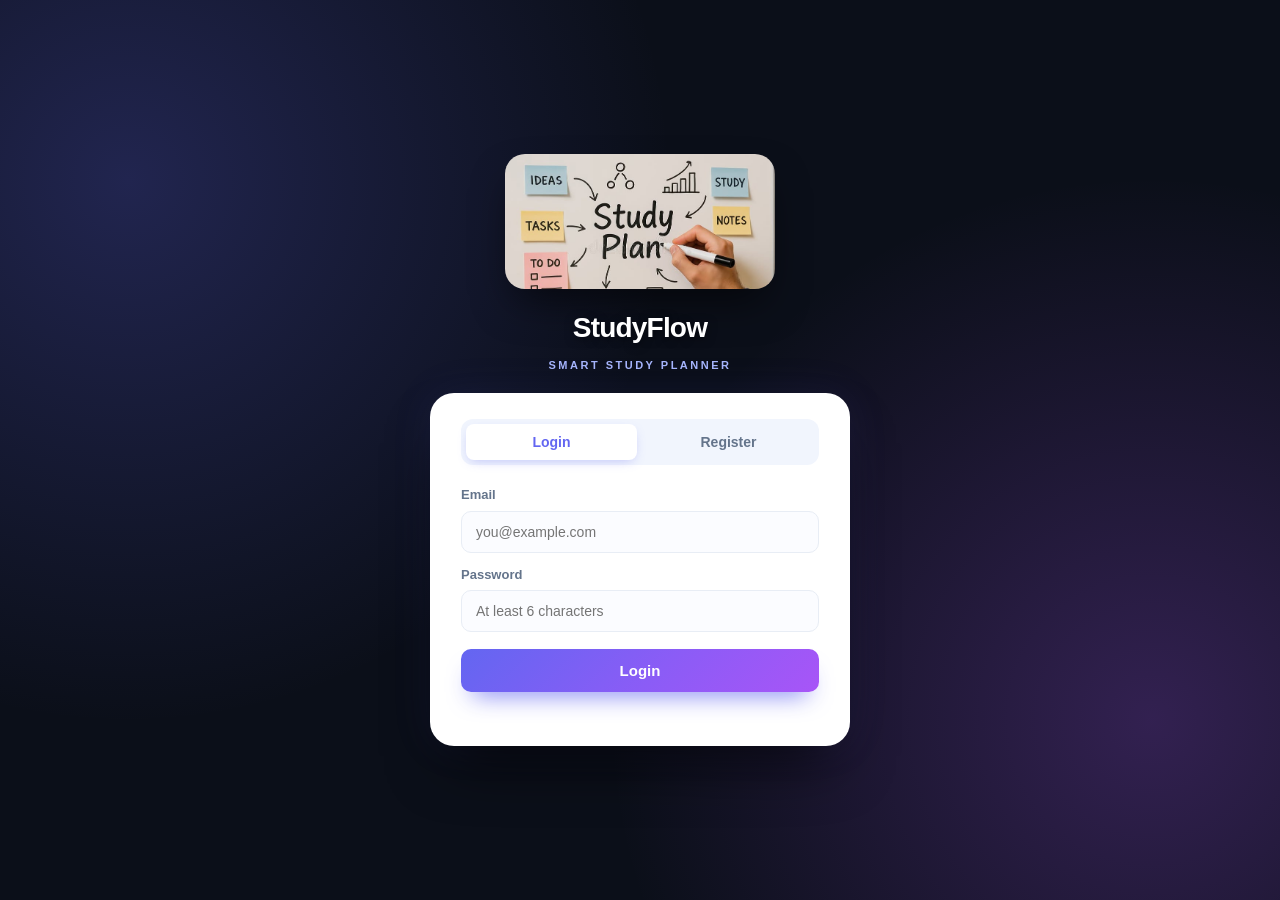
==== index.html @ f78bad12 "Add dashboard layout with HTML, CSS and JS" ====
<!DOCTYPE html>
<html lang="en">
<head>
<meta charset="UTF-8" />
<meta name="viewport" content="width=device-width, initial-scale=1.0" />
<title>StudyFlow — Smart Study Planner</title>
<link rel="stylesheet" href="style.css" />
</head>
<body>

<!-- ================= SIDEBAR ================= -->
<aside class="sidebar">
  <div class="brand">
    <div class="brand-logo">
      <img src="assets/study.jpg" alt="StudyFlow Logo" />
    </div>
    <div class="brand-text"><h1>StudyFlow</h1><span>Smart Planner</span></div>
  </div>

  <p class="nav-label">Main Menu</p>
  <nav class="nav">
    <!-- 1. Dashboard -->
    <button class="nav-item active" data-view="dashboard" data-title="Dashboard">
      <span class="icon">
        <svg viewBox="0 0 24 24" fill="none" stroke="currentColor" stroke-width="2" stroke-linecap="round" stroke-linejoin="round">
          <rect x="3" y="3" width="7" height="7" rx="2"/><rect x="14" y="3" width="7" height="7" rx="2"/>
          <rect x="3" y="14" width="7" height="7" rx="2"/><rect x="14" y="14" width="7" height="7" rx="2"/>
        </svg>
      </span><span>Dashboard</span>
    </button>

    <!-- 2. Daily Motivation -->
    <button class="nav-item" data-view="motivation" data-title="Daily Motivation">
      <span class="icon">
        <svg viewBox="0 0 24 24" fill="none" stroke="currentColor" stroke-width="2" stroke-linecap="round" stroke-linejoin="round">
          <path d="M12 2v4M12 18v4M4.93 4.93l2.83 2.83M16.24 16.24l2.83 2.83M2 12h4M18 12h4M4.93 19.07l2.83-2.83M16.24 7.76l2.83-2.83"/>
          <circle cx="12" cy="12" r="3"/>
        </svg>
      </span><span>Motivation</span>
    </button>

    <!-- 3. Timer (Pomodoro) -->
    <button class="nav-item" data-view="pomodoro" data-title="Study Timer">
      <span class="icon">
        <svg viewBox="0 0 24 24" fill="none" stroke="currentColor" stroke-width="2" stroke-linecap="round" stroke-linejoin="round">
          <circle cx="12" cy="13" r="8"/><path d="M12 9v4l2.5 2"/><path d="M9 2h6"/>
        </svg>
      </span><span>Timer</span>
    </button>

    <!-- 4. Daily Study Checklist -->
    <button class="nav-item" data-view="tasks" data-title="Daily Study Checklist">
      <span class="icon">
        <svg viewBox="0 0 24 24" fill="none" stroke="currentColor" stroke-width="2" stroke-linecap="round" stroke-linejoin="round">
          <path d="M9 11l3 3L22 4"/><path d="M21 12v7a2 2 0 0 1-2 2H5a2 2 0 0 1-2-2V5a2 2 0 0 1 2-2h11"/>
        </svg>
      </span><span>Checklist</span>
    </button>

    <!-- 5. Notes -->
    <button class="nav-item" data-view="notes" data-title="Notes">
      <span class="icon">
        <svg viewBox="0 0 24 24" fill="none" stroke="currentColor" stroke-width="2" stroke-linecap="round" stroke-linejoin="round">
          <path d="M14 2H6a2 2 0 0 0-2 2v16a2 2 0 0 0 2 2h12a2 2 0 0 0 2-2V8z"/><path d="M14 2v6h6"/><path d="M8 13h8"/><path d="M8 17h5"/>
        </svg>
      </span><span>Notes</span>
    </button>

    <!-- 6. Profile -->
    <button class="nav-item" data-view="profile" data-title="My Profile">
      <span class="icon">
        <svg viewBox="0 0 24 24" fill="none" stroke="currentColor" stroke-width="2" stroke-linecap="round" stroke-linejoin="round">
          <circle cx="12" cy="8" r="4"/><path d="M4 21c0-4 3.6-6.5 8-6.5S20 17 20 21"/>
        </svg>
      </span><span>Profile</span>
    </button>
  </nav>

  <div class="sidebar-footer"><strong>Stay focused ✨</strong><span>Small steps, big results.</span></div>
</aside>

<!-- ================= TOPBAR ================= -->
<header class="topbar">
  <div class="topbar-title"><span class="crumb">Smart Study Planner</span><h2 id="topbarTitle">Dashboard</h2></div>
</header>

<!-- ================= MAIN CONTENT ================= -->
<main class="main">
  
  <!-- 1. DASHBOARD -->
  <section class="view active" id="view-dashboard">
    <div style="margin-bottom: 22px;">
      <h3 id="welcomeHead" style="font-size: 23px; font-weight: 750; letter-spacing: -.65px; color: var(--text);">Welcome back 👋</h3>
      <p style="color: var(--muted); font-size: 14px; margin-top: 4px;">Here is a quick look at your study progress.</p>
    </div>
    
    <div class="stats-grid">
      <div class="stat-card"><div class="stat-meta"><strong id="statTotalTasks">0</strong><span>Total Tasks</span></div></div>
      <div class="stat-card"><div class="stat-meta"><strong id="statCompleted">0</strong><span>Completed</span></div></div>
      <div class="stat-card"><div class="stat-meta"><strong id="statSessions">0</strong><span>Pomodoros Today</span></div></div>
      <div class="stat-card"><div class="stat-meta"><strong id="statNotes">0</strong><span>Notes Saved</span></div></div>
    </div>
    
    <div class="card" style="margin-top:20px; text-align:center;">
      <h4>Quote of the Day</h4>
      <p id="dashQuote" style="font-size:16px; font-style:italic; color:var(--primary); margin-top:10px;"></p>
    </div>
  </section>

  <!-- 2. MOTIVATION (Heading removed) -->
  <section class="view" id="view-motivation">
    <div class="card" style="text-align:center; padding: 70px 20px;">
      <div style="font-size: 40px; margin-bottom: 20px;">✨</div>
      <h3 id="motivationQuote" style="font-size: 24px; font-weight: 700; line-height: 1.4; color: var(--text);">"The secret of getting ahead is getting started."</h3>
      <p id="motivationAuthor" style="color: var(--muted); margin-top: 10px; font-size: 15px;">— Mark Twain</p>
      <button class="btn-add" style="margin-top: 30px;" onclick="getNewQuote()">Give me another!</button>
    </div>
  </section>

  <!-- 3. TIMER (Heading removed) -->
  <section class="view" id="view-pomodoro">
    <div class="card" style="padding-top: 40px;">
      <div class="pomo-wrap">
        <div class="pomo-modes">
          <button class="pomo-mode active" data-mode="focus" data-minutes="25">Focus 25m</button>
          <button class="pomo-mode" data-mode="short_break" data-minutes="5">Short 5m</button>
          <button class="pomo-mode" data-mode="long_break" data-minutes="15">Long 15m</button>
        </div>
        <div class="pomo-circle">
          <svg viewBox="0 0 240 240">
            <circle class="pomo-track" cx="120" cy="120" r="104"/>
            <circle class="pomo-progress" id="pomoProgress" cx="120" cy="120" r="104" stroke="#6366f1" stroke-width="14" fill="none" stroke-linecap="round"/>
          </svg>
          <div class="pomo-inner"><div class="pomo-time" id="pomoTime">25:00</div><div class="pomo-label" id="pomoLabel">Focus</div></div>
        </div>
        <div class="pomo-controls">
          <button class="pomo-btn" id="pomoStart">Start</button>
          <button class="pomo-btn ghost" id="pomoReset">Reset</button>
        </div>
      </div>
    </div>
  </section>

  <!-- 4. CHECKLIST (Heading removed) -->
  <section class="view" id="view-tasks">
    <div class="card">
      <form class="task-form" id="taskForm">
        <input id="taskTitle" type="text" placeholder="What to study?" required />
        <input id="taskSubject" type="text" placeholder="Subject" />
        <select id="taskPriority"><option value="low">Low</option><option value="medium" selected>Medium</option><option value="high">High</option></select>
        <button class="btn-add" type="submit">Add Task</button>
      </form>
      <div class="task-list" id="taskList"></div>
    </div>
  </section>

  <!-- 5. NOTES (Heading removed) -->
  <section class="view" id="view-notes">
    <div class="card">
      <form class="notes-form" id="noteForm">
        <input id="noteTitle" type="text" placeholder="Title" required />
        <input id="noteSubject" type="text" placeholder="Subject" />
        <textarea id="noteContent" placeholder="Write note..."></textarea>
        <div class="actions"><button class="btn-add" type="submit">Save Note</button></div>
      </form>
    </div>
    <div class="card"><div class="notes-grid" id="notesGrid"></div></div>
  </section>

  <!-- 6. PROFILE (Heading removed) -->
  <section class="view" id="view-profile">
    <div class="profile-card">
      <div class="profile-cover"></div>
      <div class="profile-content">
        <div class="avatar large" id="profileAvatar">AK</div>
        <h3 id="profileName">Ali Khan</h3>
        <p id="profileCourse">Computer Science</p>
        
        <div class="profile-info-grid">
          <div class="info-box">
            <span>Email Address</span>
            <strong id="profileEmail">ali@example.com</strong>
          </div>
          <div class="info-box">
            <span>Account Status</span>
            <strong style="color: var(--green);">Active ✅</strong>
          </div>
        </div>

        <button class="btn-logout" onclick="logout()">Logout from this device</button>
      </div>
    </div>
  </section>

</main>

<script>
// ================= DATABASE (LocalStorage) =================
const user = JSON.parse(localStorage.getItem('currentUser'));
if (!user) location.href = 'login.html';

// Setup User Info
document.getElementById('welcomeHead').textContent = 'Welcome back, ' + user.name.split(' ')[0] + ' 👋';

// Profile Tab Setup
document.getElementById('profileAvatar').textContent = user.name.substring(0,2).toUpperCase();
document.getElementById('profileName').textContent = user.name;
document.getElementById('profileCourse').textContent = user.course;
document.getElementById('profileEmail').textContent = user.email;

// Logout Function
function logout() {
  if(confirm('Are you sure you want to logout?')) {
    localStorage.removeItem('currentUser');
    location.href = 'login.html';
  }
}

// Tab Switching
document.querySelectorAll('.nav-item').forEach(btn => {
  btn.onclick = () => {
    document.querySelectorAll('.nav-item').forEach(b => b.classList.remove('active'));
    document.querySelectorAll('.view').forEach(v => v.classList.remove('active'));
    btn.classList.add('active');
    document.getElementById('view-' + btn.dataset.view).classList.add('active');
    document.getElementById('topbarTitle').textContent = btn.dataset.title;
    updateStats();
  };
});

// DB Collections
const getTasks = () => JSON.parse(localStorage.getItem('tasks_' + user.email) || '[]');
const saveTasks = (t) => localStorage.setItem('tasks_' + user.email, JSON.stringify(t));
const getNotes = () => JSON.parse(localStorage.getItem('notes_' + user.email) || '[]');
const saveNotes = (n) => localStorage.setItem('notes_' + user.email, JSON.stringify(n));

// Stats Update
function updateStats() {
  const tasks = getTasks();
  document.getElementById('statTotalTasks').textContent = tasks.length;
  document.getElementById('statCompleted').textContent = tasks.filter(t => t.done).length;
  document.getElementById('statNotes').textContent = getNotes().length;
  const sessions = JSON.parse(localStorage.getItem('pomo_' + user.email) || '0');
  document.getElementById('statSessions').textContent = sessions;
}

// ================= DAILY MOTIVATION =================
const quotes = [
  { text: "The secret of getting ahead is getting started.", author: "Mark Twain" },
  { text: "It always seems impossible until it's done.", author: "Nelson Mandela" },
  { text: "Don't watch the clock; do what it does. Keep going.", author: "Sam Levenson" },
  { text: "The future belongs to those who believe in the beauty of their dreams.", author: "Eleanor Roosevelt" },
  { text: "Believe you can and you're halfway there.", author: "Theodore Roosevelt" },
  { text: "Success is not final, failure is not fatal: it is the courage to continue that counts.", author: "Winston Churchill" },
  { text: "You don't have to be great to start, but you have to start to be great.", author: "Zig Ziglar" }
];

function getNewQuote() {
  const q = quotes[Math.floor(Math.random() * quotes.length)];
  document.getElementById('motivationQuote').innerText = `"${q.text}"`;
  document.getElementById('motivationAuthor').innerText = `— ${q.author}`;
  document.getElementById('dashQuote').innerText = `"${q.text}" — ${q.author}`;
}
getNewQuote(); // Load one on start

// ================= CHECKLIST (Tasks) =================
document.getElementById('taskForm').onsubmit = (e) => {
  e.preventDefault();
  const tasks = getTasks();
  tasks.push({
    id: Date.now(),
    title: document.getElementById('taskTitle').value,
    subject: document.getElementById('taskSubject').value || 'General',
    priority: document.getElementById('taskPriority').value,
    done: false
  });
  saveTasks(tasks);
  document.getElementById('taskForm').reset();
  renderTasks(); updateStats();
};

function renderTasks() {
  const list = document.getElementById('taskList');
  const tasks = getTasks();
  if (!tasks.length) return list.innerHTML = '<div class="empty">No tasks yet. Add one above!</div>';
  
  list.innerHTML = tasks.map(t => `
    <div class="task-item ${t.done ? 'done' : ''}">
      <div class="t-check" onclick="toggleTask(${t.id})" style="cursor:pointer; ${t.done ? 'background:#10b981' : 'background:#fff'}">
        ${t.done ? '<svg viewBox="0 0 24 24" fill="none" stroke="white" stroke-width="3"><path d="M20 6L9 17l-5-5"/></svg>' : ''}
      </div>
      <div class="t-body"><div class="t-title">${t.title}</div><div class="t-meta">${t.subject}</div></div>
      <span class="badge ${t.priority}">${t.priority}</span>
      <button class="t-del" onclick="deleteTask(${t.id})">✕</button>
    </div>`).join('');
}

window.toggleTask = (id) => {
  let tasks = getTasks();
  tasks = tasks.map(t => t.id === id ? {...t, done: !t.done} : t);
  saveTasks(tasks); renderTasks(); updateStats();
};
window.deleteTask = (id) => {
  if(!confirm('Delete this task?')) return;
  saveTasks(getTasks().filter(t => t.id !== id)); renderTasks(); updateStats();
};

// ================= NOTES =================
document.getElementById('noteForm').onsubmit = (e) => {
  e.preventDefault();
  const notes = getNotes();
  notes.unshift({
    id: Date.now(),
    title: document.getElementById('noteTitle').value,
    subject: document.getElementById('noteSubject').value || 'General',
    content: document.getElementById('noteContent').value
  });
  saveNotes(notes);
  document.getElementById('noteForm').reset();
  renderNotes(); updateStats();
};

function renderNotes() {
  const grid = document.getElementById('notesGrid');
  const notes = getNotes();
  if (!notes.length) return grid.innerHTML = '<div class="empty">No notes yet.</div>';
  
  grid.innerHTML = notes.map(n => `
    <div class="note-card">
      <div class="note-subject">${n.subject}</div>
      <div class="note-title">${n.title}</div>
      <div class="note-content">${n.content}</div>
      <button class="t-del" style="margin-top:10px; width:100%" onclick="deleteNote(${n.id})">Delete</button>
    </div>`).join('');
}

window.deleteNote = (id) => {
  if(!confirm('Delete this note?')) return;
  saveNotes(getNotes().filter(n => n.id !== id)); renderNotes(); updateStats();
};

// ================= TIMER (Pomodoro) =================
let pTime = 25*60, pTotal = 25*60, pRun = false, pInt, pMode = 'focus';
const timeEl = document.getElementById('pomoTime');
const startBtn = document.getElementById('pomoStart');

function paintPomo() {
  timeEl.textContent = `${String(Math.floor(pTime/60)).padStart(2,'0')}:${String(pTime%60).padStart(2,'0')}`;
}

startBtn.onclick = () => {
  if (pRun) { clearInterval(pInt); startBtn.textContent = 'Start'; pRun = false; return; }
  pRun = true; startBtn.textContent = 'Pause';
  pInt = setInterval(() => {
    pTime--;
    if (pTime <= 0) {
      clearInterval(pInt); pRun = false; startBtn.textContent = 'Start';
      alert('Session Complete! Take a break.');
      let s = parseInt(localStorage.getItem('pomo_' + user.email) || '0');
      if(pMode === 'focus') localStorage.setItem('pomo_' + user.email, s+1);
      updateStats(); pTime = pTotal;
    }
    paintPomo();
  }, 1000);
};

document.getElementById('pomoReset').onclick = () => {
  clearInterval(pInt); pRun = false; startBtn.textContent = 'Start'; pTime = pTotal; paintPomo();
};

document.querySelectorAll('.pomo-mode').forEach(btn => {
  btn.onclick = () => {
    document.querySelectorAll('.pomo-mode').forEach(b => b.classList.remove('active'));
    btn.classList.add('active'); clearInterval(pInt); pRun = false; startBtn.textContent = 'Start';
    pMode = btn.dataset.mode;
    pTotal = parseInt(btn.dataset.minutes) * 60; pTime = pTotal; paintPomo();
  };
});

// Initialize
paintPomo(); renderTasks(); renderNotes(); updateStats();
</script>
</body>
</html>
---- style.css ----
/* ============================================================
   StudyFlow — Complete Master Stylesheet
============================================================ */

/* 1. THEME TOKENS */
:root {
  --primary: #6366f1;
  --primary-dark: #4f46e5;
  --violet: #a855f7;
  --grad: linear-gradient(135deg, #6366f1 0%, #8b5cf6 55%, #a855f7 100%);

  --bg: #f5f7fc;
  --card: #ffffff;
  --text: #0f172a;
  --muted: #64748b;
  --border: #e8edf5;

  --green: #10b981;
  --amber: #f59e0b;
  --red: #ef4444;

  --radius: 16px;
  --shadow: 0 1px 2px rgba(15,23,42,.04), 0 12px 30px -16px rgba(15,23,42,.18);
  --shadow-lg: 0 22px 50px -22px rgba(15,23,42,.32);
}

* { margin: 0; padding: 0; box-sizing: border-box; }

body {
  font-family: -apple-system, BlinkMacSystemFont, "Segoe UI", Roboto, "Helvetica Neue", Arial, sans-serif;
  background: var(--bg);
  color: var(--text);
  font-size: 15px;
  line-height: 1.5;
  -webkit-font-smoothing: antialiased;
}

button, input, select, textarea { font-family: inherit; font-size: inherit; }
button { cursor: pointer; }
a { color: inherit; text-decoration: none; }
svg { display: block; }

/* ============================================================
   2. AUTHENTICATION (Login / Register)
============================================================ */
.auth-body {
  min-height: 100vh;
  overflow-y: auto;
  display: flex;
  padding: 20px 15px;
  background-color: #0b0f19;
  background-image: 
    radial-gradient(circle at 10% 20%, rgba(99, 102, 241, 0.25), transparent 40%),
    radial-gradient(circle at 90% 80%, rgba(168, 85, 247, 0.25), transparent 40%);
  background-attachment: fixed;
}

.auth-wrap { 
  margin: auto;
  width: 100%; 
  max-width: 420px;
  animation: fadeUp .45s cubic-bezier(.22,1,.36,1); 
}

.auth-brand {
  display: flex; flex-direction: column; align-items: center; gap: 8px;
  margin-bottom: 20px; color: #fff;
}

.auth-brand .brand-logo {
  width: 270px; height: 135px; border-radius: 20px; 
  display: grid; place-items: center;
  box-shadow: 0 20px 40px -10px rgba(0,0,0,0.6);
  overflow: hidden; margin-bottom: 10px; transition: transform 0.3s ease;
}
.auth-brand .brand-logo:hover { transform: scale(1.03); }
.auth-brand .brand-logo img { width: 100%; height: 100%; object-fit: cover; }

.auth-brand h1 { font-size: 28px; font-weight: 800; letter-spacing: -.8px; text-shadow: 0 2px 10px rgba(0,0,0,0.5); }
.auth-brand p { font-size: 11px; font-weight: 700; letter-spacing: 2.5px; text-transform: uppercase; color: #a5b4fc; }

.auth-card {
  background: #ffffff; border: 1px solid rgba(255,255,255,0.2); 
  border-radius: 24px; padding: 25px 30px;
  box-shadow: 0 30px 60px -20px rgba(0,0,0,0.8), 0 0 40px rgba(99,102,241,0.1); 
}

.auth-tabs {
  display: grid; grid-template-columns: 1fr 1fr; gap: 6px;
  padding: 5px; background: #f1f5fd; border-radius: 12px; margin-bottom: 20px;
}
.auth-tab {
  padding: 10px; border: 0; border-radius: 8px;
  background: transparent; font-weight: 650; font-size: 14px; color: var(--muted);
  transition: background .18s, color .18s, box-shadow .18s;
}
.auth-tab.active { background: #fff; color: var(--primary); box-shadow: 0 4px 12px -4px rgba(99,102,241,.4); }

.field { margin-bottom: 12px; } 
.field label { display: block; font-size: 13px; font-weight: 650; color: var(--muted); margin-bottom: 6px; }
.field input {
  width: 100%; padding: 12px 14px; border: 1px solid var(--border); border-radius: 10px;
  background: #fbfcff; color: var(--text); font-size: 14px;
  transition: border-color .18s, box-shadow .18s, background .18s;
}
.field input:focus { outline: 0; border-color: #a5b4fc; background: #fff; box-shadow: 0 0 0 4px rgba(99,102,241,.12); }

.btn-primary {
  width: 100%; padding: 13px; border: 0; border-radius: 10px; margin-top: 5px;
  background: var(--grad); color: #fff; font-weight: 700; font-size: 15px;
  box-shadow: 0 14px 24px -12px rgba(99,102,241,.9); transition: transform .15s, box-shadow .15s;
}
.btn-primary:active { transform: scale(.985); }
.auth-msg { min-height: 18px; margin-top: 10px; font-size: 13px; font-weight: 550; color: var(--red); text-align: center; }

/* ============================================================
   3. SIDEBAR
============================================================ */
.sidebar {
  position: fixed; inset: 0 auto 0 0; width: 272px;
  display: flex; flex-direction: column; padding: 26px 18px 20px;
  background: linear-gradient(180deg, #0b1020 0%, #141a3a 45%, #1a1246 100%);
  color: #fff; z-index: 50; border-right: 1px solid rgba(255,255,255,.06);
  overflow: hidden;
}
.sidebar::before {
  content: ""; position: absolute; top: -120px; left: -90px;
  width: 280px; height: 280px; border-radius: 50%;
  background: radial-gradient(circle, rgba(139,92,246,.35), transparent 65%);
  pointer-events: none;
}

.brand { position: relative; display: flex; align-items: center; gap: 12px; padding: 0 6px 28px; }
.brand-logo {
  width: 70px; height: 44px; flex: none; border-radius: 10px;
  display: grid; place-items: center; background: transparent;
  box-shadow: 0 12px 24px -10px rgba(124,58,237,.9);
  overflow: hidden;
}
.brand-logo img { width: 100%; height: 100%; object-fit: cover; }
.brand-text h1 { font-size: 17px; font-weight: 750; letter-spacing: -.35px; line-height: 1.15; }
.brand-text span { font-size: 10px; font-weight: 700; letter-spacing: 1.3px; text-transform: uppercase; color: #a5b4fc; }

.nav-label {
  padding: 0 14px; margin-bottom: 10px;
  font-size: 10.5px; font-weight: 700; letter-spacing: 1.4px;
  text-transform: uppercase; color: #6b7aa8;
}

.nav { display: flex; flex-direction: column; gap: 6px; }
.nav-item {
  position: relative; display: flex; align-items: center; gap: 13px;
  width: 100%; padding: 12px 14px; border: 0; border-radius: 12px;
  background: transparent; color: #c3cdee; font-size: 14.5px; font-weight: 550;
  text-align: left; transition: background .18s, color .18s, transform .18s;
}
.nav-item .icon { width: 20px; height: 20px; flex: none; display: grid; place-items: center; opacity: .85; }
.nav-item .icon svg { width: 19px; height: 19px; }
.nav-item:hover { background: rgba(255,255,255,.07); color: #fff; }
.nav-item:hover .icon { opacity: 1; }
.nav-item:active { transform: scale(.985); }
.nav-item.active { background: var(--grad); color: #fff; box-shadow: 0 14px 28px -14px rgba(109,82,246,1); }
.nav-item.active .icon { opacity: 1; }
.nav-item.active::before {
  content: ""; position: absolute; left: -18px; top: 50%; transform: translateY(-50%);
  width: 4px; height: 22px; border-radius: 0 4px 4px 0;
  background: #a855f7; box-shadow: 0 0 14px rgba(168,85,247,.9);
}

.sidebar-footer {
  margin-top: auto; padding: 15px 16px; border-radius: 14px;
  background: rgba(255,255,255,.055); border: 1px solid rgba(255,255,255,.09);
}
.sidebar-footer strong { display: block; font-size: 13px; font-weight: 650; color: #e0e7ff; margin-bottom: 2px; }
.sidebar-footer span { font-size: 11.5px; color: #8b9bd4; }

/* ============================================================
   4. TOPBAR (Clean, No Profile)
============================================================ */
.topbar {
  position: fixed; top: 0; left: 272px; right: 0; height: 74px;
  display: flex; align-items: center; justify-content: flex-start;
  padding: 0 38px;
  background: rgba(255,255,255,.82);
  backdrop-filter: blur(14px); -webkit-backdrop-filter: blur(14px);
  border-bottom: 1px solid var(--border); z-index: 40;
}

.topbar-title { display: flex; flex-direction: column; gap: 1px; min-width: 0; }
.topbar-title .crumb {
  font-size: 11px; font-weight: 700; letter-spacing: 1.1px;
  text-transform: uppercase; color: var(--primary);
}
.topbar-title h2 {
  font-size: 19px; font-weight: 750; letter-spacing: -.5px;
  white-space: nowrap; overflow: hidden; text-overflow: ellipsis;
}

/* ============================================================
   5. MAIN CONTENT & GENERAL CARDS
============================================================ */
.main { margin-left: 272px; padding: 104px 38px 60px; min-height: 100vh; max-width: 1500px; }

.view { display: none; }
.view.active { display: block; animation: fadeUp .32s cubic-bezier(.22,1,.36,1); }
@keyframes fadeUp { from { opacity: 0; transform: translateY(10px); } to { opacity: 1; transform: none; } }

.page-head { margin-bottom: 22px; }
.page-head h3 { font-size: 23px; font-weight: 750; letter-spacing: -.65px; }
.page-head p { color: var(--muted); font-size: 14px; margin-top: 4px; }

.card {
  background: var(--card); border: 1px solid var(--border);
  border-radius: var(--radius); box-shadow: var(--shadow); padding: 22px;
}
.card + .card { margin-top: 18px; }
.card h4 { font-size: 15px; font-weight: 700; margin-bottom: 14px; color: var(--text); }

.btn-add {
  padding: 11px 20px; border: 0; border-radius: 10px;
  background: var(--grad); color: #fff; font-weight: 700; font-size: 14px;
  box-shadow: 0 10px 20px -10px rgba(99,102,241,.85);
  transition: transform .15s, box-shadow .15s;
}
.btn-add:hover { box-shadow: 0 14px 26px -12px rgba(99,102,241,1); }
.btn-add:active { transform: scale(.97); }

.empty { padding: 40px 20px; text-align: center; color: var(--muted); font-size: 13.5px; }

/* ============================================================
   6. DASHBOARD STATS & MOTIVATION
============================================================ */
.stats-grid {
  display: grid; grid-template-columns: repeat(4, minmax(0, 1fr));
  gap: 16px; margin-bottom: 18px;
}
.stat-card {
  background: #fff; border: 1px solid var(--border); border-radius: var(--radius);
  box-shadow: var(--shadow); padding: 18px; display: flex; align-items: center; gap: 14px;
}
.stat-meta { line-height: 1.15; }
.stat-meta strong { display: block; font-size: 22px; font-weight: 800; letter-spacing: -.5px; color: var(--primary); }
.stat-meta span { font-size: 12px; font-weight: 550; color: var(--muted); }

#dashQuote {
  font-size: 16px; font-style: italic; color: var(--primary);
  margin-top: 10px; min-height: 40px;
  display: flex; align-items: center; justify-content: center;
}

/* ============================================================
   7. POMODORO TIMER
============================================================ */
.pomo-wrap { display: flex; flex-direction: column; align-items: center; gap: 22px; padding: 16px 0 8px; }
.pomo-modes { display: flex; gap: 8px; padding: 5px; background: #f1f5fd; border-radius: 12px; }
.pomo-mode {
  padding: 9px 18px; border: 0; border-radius: 9px;
  background: transparent; font-size: 13px; font-weight: 650; color: var(--muted);
  transition: all .18s;
}
.pomo-mode.active { background: #fff; color: var(--primary); box-shadow: 0 4px 12px -4px rgba(99,102,241,.4); }

.pomo-circle { position: relative; width: 260px; height: 260px; }
.pomo-circle svg { width: 100%; height: 100%; transform: rotate(-90deg); }
.pomo-track { fill: none; stroke: #eef2ff; stroke-width: 14; }
.pomo-progress {
  fill: none; stroke-width: 14; stroke-linecap: round;
  stroke-dasharray: 653.45; stroke-dashoffset: 0;
  transition: stroke-dashoffset .8s linear, stroke .3s;
}
.pomo-inner {
  position: absolute; inset: 0; display: flex; flex-direction: column;
  align-items: center; justify-content: center; gap: 4px;
}
.pomo-time {
  font-size: 52px; font-weight: 800; letter-spacing: -2px;
  font-variant-numeric: tabular-nums;
  background: var(--grad); -webkit-background-clip: text; background-clip: text; color: transparent;
}
.pomo-label { font-size: 12px; font-weight: 700; letter-spacing: 1.6px; text-transform: uppercase; color: var(--muted); }

.pomo-controls { display: flex; gap: 10px; }
.pomo-btn {
  padding: 12px 26px; border: 0; border-radius: 11px;
  background: var(--grad); color: #fff; font-size: 14px; font-weight: 700;
  box-shadow: 0 14px 26px -14px rgba(99,102,241,1); transition: transform .15s;
}
.pomo-btn:active { transform: scale(.97); }
.pomo-btn.ghost { background: #fff; color: var(--muted); border: 1px solid var(--border); box-shadow: none; }
.pomo-btn.ghost:hover { color: var(--primary); border-color: #c7d2fe; }

/* ============================================================
   8. TASKS / CHECKLIST
============================================================ */
.task-form {
  display: grid; grid-template-columns: 2fr 1fr 1fr auto; gap: 10px; margin-bottom: 18px;
}
.task-form input, .task-form select {
  width: 100%; padding: 11px 13px; border: 1px solid var(--border);
  border-radius: 10px; background: #fbfcff; font-size: 14px;
  transition: border-color .18s, box-shadow .18s;
}
.task-form input:focus, .task-form select:focus {
  outline: 0; border-color: #a5b4fc; background: #fff; box-shadow: 0 0 0 4px rgba(99,102,241,.12);
}

.task-list { display: flex; flex-direction: column; gap: 10px; }
.task-item {
  display: flex; align-items: center; gap: 12px;
  padding: 14px 16px; border: 1px solid var(--border); border-radius: 12px;
  background: #fff; transition: border-color .18s, background .18s;
}
.task-item:hover { border-color: #c7d2fe; }
.task-item.done { background: #f8fafc; }
.task-item.done .t-title { text-decoration: line-through; color: var(--muted); }

.t-check {
  width: 22px; height: 22px; flex: none; border-radius: 7px;
  border: 2px solid #cbd5e1; display: grid; place-items: center; transition: all .15s;
}
.t-check:hover { border-color: var(--primary); }
.t-check svg { width: 14px; height: 14px; }

.t-body { flex: 1; min-width: 0; }
.t-title { font-size: 14px; font-weight: 650; color: var(--text); }
.t-meta { font-size: 12px; color: var(--muted); margin-top: 2px; }

.badge { padding: 3px 9px; border-radius: 99px; font-size: 11px; font-weight: 700; text-transform: capitalize; }
.badge.high { background: #fef2f2; color: #dc2626; }
.badge.medium { background: #fffbeb; color: #d97706; }
.badge.low { background: #ecfdf5; color: #059669; }

.t-del {
  width: 32px; height: 32px; flex: none; border: 0; border-radius: 9px;
  background: transparent; color: var(--muted); display: grid; place-items: center;
  transition: background .15s, color .15s; font-size: 16px;
}
.t-del:hover { background: #fef2f2; color: var(--red); }

/* ============================================================
   9. NOTES
============================================================ */
.notes-form { display: grid; grid-template-columns: 1fr 1fr; gap: 10px; margin-bottom: 10px; }
.notes-form input, .notes-form textarea {
  padding: 11px 13px; border: 1px solid var(--border); border-radius: 10px;
  background: #fbfcff; font-size: 14px;
}
.notes-form input:focus, .notes-form textarea:focus {
  outline: 0; border-color: #a5b4fc; background: #fff; box-shadow: 0 0 0 4px rgba(99,102,241,.12);
}
.notes-form textarea { grid-column: 1 / -1; min-height: 90px; resize: vertical; }
.notes-form .actions { grid-column: 1 / -1; display: flex; gap: 10px; justify-content: flex-end; }

.notes-grid {
  display: grid; grid-template-columns: repeat(auto-fill, minmax(260px, 1fr));
  gap: 14px; margin-top: 6px;
}
.note-card {
  padding: 16px; border: 1px solid var(--border); border-radius: 14px;
  background: linear-gradient(180deg, #ffffff 0%, #fbfcff 100%);
  display: flex; flex-direction: column; gap: 8px;
  transition: border-color .18s, box-shadow .18s;
}
.note-card:hover { border-color: #c7d2fe; box-shadow: 0 10px 22px -14px rgba(99,102,241,.5); }
.note-subject { font-size: 10.5px; font-weight: 750; letter-spacing: 1px; text-transform: uppercase; color: var(--primary); }
.note-title { font-size: 15px; font-weight: 700; color: var(--text); }
.note-content { font-size: 13px; color: var(--muted); white-space: pre-wrap; max-height: 120px; overflow: hidden; }

/* ============================================================
   10. NEW PROFILE PAGE DESIGN
============================================================ */
.profile-card {
  max-width: 550px;
  margin: 0 auto;
  background: #fff;
  border: 1px solid var(--border);
  border-radius: 24px;
  box-shadow: var(--shadow-lg);
  overflow: hidden;
}

.profile-cover {
  height: 120px;
  background: var(--grad);
  position: relative;
}

.profile-content {
  padding: 0 30px 30px;
  text-align: center;
  position: relative;
}

.avatar.large {
  width: 100px; height: 100px;
  font-size: 36px;
  margin: -50px auto 15px;
  border: 4px solid #fff;
  background: var(--grad);
  box-shadow: 0 10px 25px -10px rgba(139,92,246,.6);
  border-radius: 50%;
  display: grid; place-items: center; color: #fff; font-weight: 750;
}

.profile-content h3 {
  font-size: 24px;
  font-weight: 800;
  color: var(--text);
  margin-bottom: 4px;
}

.profile-content p {
  font-size: 14px;
  color: var(--muted);
  margin-bottom: 25px;
}

.profile-info-grid {
  display: grid;
  grid-template-columns: 1fr 1fr;
  gap: 15px;
  text-align: left;
  margin-bottom: 30px;
}

.info-box {
  background: #f8fafc;
  padding: 15px;
  border-radius: 12px;
  border: 1px solid var(--border);
}

.info-box span {
  display: block;
  font-size: 11px;
  font-weight: 700;
  color: var(--muted);
  text-transform: uppercase;
  letter-spacing: 0.5px;
  margin-bottom: 5px;
}

.info-box strong {
  font-size: 14px;
  font-weight: 650;
  color: var(--text);
  word-break: break-all;
}

.btn-logout {
  width: 100%;
  padding: 14px;
  border: 0;
  border-radius: 12px;
  background: #fee2e2;
  color: #ef4444;
  font-weight: 700;
  font-size: 14.5px;
  transition: background 0.2s, color 0.2s;
}
.btn-logout:hover {
  background: #fecaca;
  color: #dc2626;
}

/* ============================================================
   11. RESPONSIVE DESIGN
============================================================ */
@media (max-width: 1024px) {
  .topbar { padding: 0 24px; }
  .main { padding: 100px 24px 60px; }
  .stats-grid { grid-template-columns: repeat(2, minmax(0, 1fr)); }
  .task-form { grid-template-columns: 1fr 1fr; }
  .task-form .btn-add { grid-column: 1 / -1; }
}

@media (max-width: 900px) {
  .sidebar {
    inset: auto 0 0 0; width: 100%; height: 68px;
    flex-direction: row; align-items: center; padding: 8px 10px;
    border-radius: 22px 22px 0 0; border-right: 0;
    border-top: 1px solid rgba(255,255,255,.1);
    box-shadow: 0 -14px 34px -16px rgba(11,16,32,.8);
  }
  .sidebar::before, .brand, .nav-label, .sidebar-footer { display: none; }
  
  .nav { flex-direction: row; gap: 4px; width: 100%; overflow-x: auto; scrollbar-width: none; }
  .nav::-webkit-scrollbar { display: none; }
  
  .nav-item {
    flex: 1; flex-direction: column; gap: 4px; padding: 8px 2px;
    font-size: 10px; font-weight: 650; text-align: center; justify-content: center;
    border-radius: 13px; white-space: nowrap;
  }
  .nav-item.active::before { display: none; }
  .nav-item .icon { width: auto; height: auto; }
  .nav-item .icon svg { width: 20px; height: 20px; }

  .topbar { left: 0; height: 68px; padding: 0 16px; }
  .topbar-title .crumb { display: none; }
  .topbar-title h2 { font-size: 17px; }
  
  .main { margin-left: 0; padding: 92px 16px 96px; }
  .notes-form { grid-template-columns: 1fr; }
  
  .profile-info-grid { grid-template-columns: 1fr; } /* Mobile par profile info ek ke neeche ek */
}

@media (max-width: 520px) {
  .stats-grid { grid-template-columns: 1fr; }
  .pomo-circle { width: 220px; height: 220px; }
  .pomo-time { font-size: 44px; }
  .task-form { grid-template-columns: 1fr; }
  .profile-content { padding: 0 20px 20px; }
}

@media (max-width: 480px) {
  .auth-body { padding: 20px 15px; }
  .auth-brand .brand-logo { width: 220px; height: 110px; border-radius: 16px; }
  .auth-brand h1 { font-size: 24px; }
  .auth-card { padding: 22px 20px; }
}
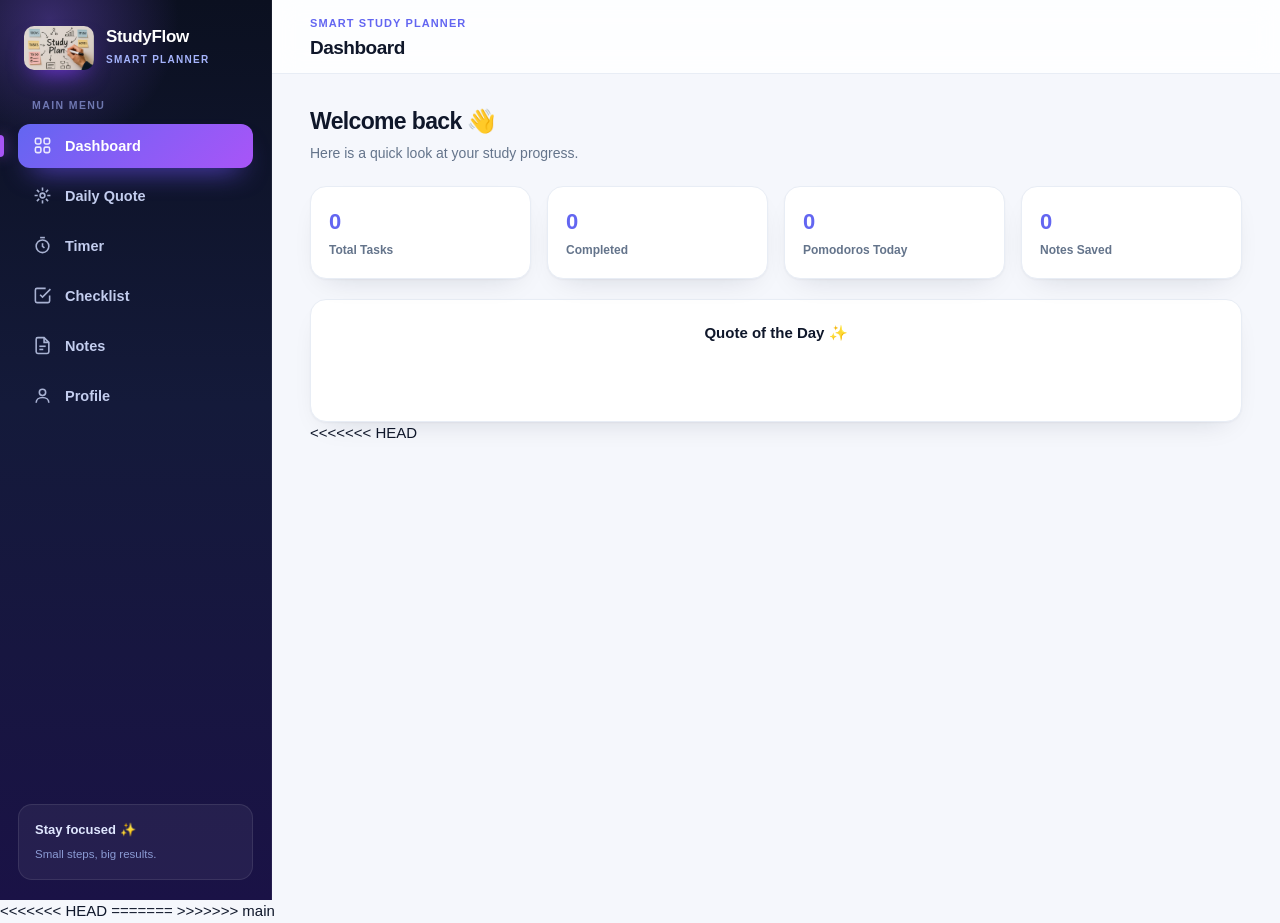
==== commit ac2c01b8: "Resolve merge conflicts with main" ====
--- a/index.html
+++ b/index.html
@@ -1,3 +1,4 @@
+
 <!DOCTYPE html>
 <html lang="en">
 <head>
@@ -5,7 +6,69 @@
 <meta name="viewport" content="width=device-width, initial-scale=1.0" />
 <title>StudyFlow — Smart Study Planner</title>
 <link rel="stylesheet" href="style.css" />
+
+<style>
+/* ================= DAILY MOTIVATIONAL QUOTE ================= */
+
+#daily-quote {
+  width: 100%;
+}
+
+#motivationQuote,
+#motivationAuthor {
+  transition: opacity 0.3s ease, transform 0.3s ease;
+}
+
+.quote-fade-out {
+  opacity: 0;
+  transform: translateY(10px);
+}
+
+.quote-fade-in {
+  animation: quoteFadeIn 0.4s ease;
+}
+
+@keyframes quoteFadeIn {
+  from {
+    opacity: 0;
+    transform: translateY(-10px);
+  }
+  to {
+    opacity: 1;
+    transform: translateY(0);
+  }
+}
+
+#changeQuoteBtn {
+  cursor: pointer;
+  transition: transform 0.3s ease, box-shadow 0.3s ease;
+}
+
+#changeQuoteBtn:hover {
+  transform: translateY(-3px);
+}
+
+@media (max-width: 600px) {
+  #motivationQuote {
+    font-size: 19px !important;
+  }
+
+  #daily-quote {
+    padding: 35px 15px !important;
+  }
+}
+
+@media (prefers-reduced-motion: reduce) {
+  #motivationQuote,
+  #motivationAuthor,
+  #changeQuoteBtn {
+    transition: none;
+    animation: none;
+  }
+}
+</style>
 </head>
+
 <body>
 
 <!-- ================= SIDEBAR ================= -->
@@ -14,371 +77,789 @@
     <div class="brand-logo">
       <img src="assets/study.jpg" alt="StudyFlow Logo" />
     </div>
-    <div class="brand-text"><h1>StudyFlow</h1><span>Smart Planner</span></div>
+    <div class="brand-text">
+      <h1>StudyFlow</h1>
+      <span>Smart Planner</span>
+    </div>
   </div>
 
   <p class="nav-label">Main Menu</p>
+
   <nav class="nav">
+
     <!-- 1. Dashboard -->
     <button class="nav-item active" data-view="dashboard" data-title="Dashboard">
       <span class="icon">
-        <svg viewBox="0 0 24 24" fill="none" stroke="currentColor" stroke-width="2" stroke-linecap="round" stroke-linejoin="round">
-          <rect x="3" y="3" width="7" height="7" rx="2"/><rect x="14" y="3" width="7" height="7" rx="2"/>
-          <rect x="3" y="14" width="7" height="7" rx="2"/><rect x="14" y="14" width="7" height="7" rx="2"/>
+        <svg viewBox="0 0 24 24" fill="none" stroke="currentColor" stroke-width="2">
+          <rect x="3" y="3" width="7" height="7" rx="2"/>
+          <rect x="14" y="3" width="7" height="7" rx="2"/>
+          <rect x="3" y="14" width="7" height="7" rx="2"/>
+          <rect x="14" y="14" width="7" height="7" rx="2"/>
         </svg>
-      </span><span>Dashboard</span>
+      </span>
+      <span>Dashboard</span>
     </button>
 
     <!-- 2. Daily Motivation -->
-    <button class="nav-item" data-view="motivation" data-title="Daily Motivation">
+    <button class="nav-item" data-view="motivation" data-title="Daily Motivational Quote">
       <span class="icon">
-        <svg viewBox="0 0 24 24" fill="none" stroke="currentColor" stroke-width="2" stroke-linecap="round" stroke-linejoin="round">
+        <svg viewBox="0 0 24 24" fill="none" stroke="currentColor" stroke-width="2">
           <path d="M12 2v4M12 18v4M4.93 4.93l2.83 2.83M16.24 16.24l2.83 2.83M2 12h4M18 12h4M4.93 19.07l2.83-2.83M16.24 7.76l2.83-2.83"/>
           <circle cx="12" cy="12" r="3"/>
         </svg>
-      </span><span>Motivation</span>
+      </span>
+      <span>Daily Quote</span>
     </button>
 
-    <!-- 3. Timer (Pomodoro) -->
+    <!-- 3. Timer -->
     <button class="nav-item" data-view="pomodoro" data-title="Study Timer">
       <span class="icon">
-        <svg viewBox="0 0 24 24" fill="none" stroke="currentColor" stroke-width="2" stroke-linecap="round" stroke-linejoin="round">
-          <circle cx="12" cy="13" r="8"/><path d="M12 9v4l2.5 2"/><path d="M9 2h6"/>
+        <svg viewBox="0 0 24 24" fill="none" stroke="currentColor" stroke-width="2">
+          <circle cx="12" cy="13" r="8"/>
+          <path d="M12 9v4l2.5 2"/>
+          <path d="M9 2h6"/>
         </svg>
-      </span><span>Timer</span>
+      </span>
+      <span>Timer</span>
     </button>
 
     <!-- 4. Daily Study Checklist -->
     <button class="nav-item" data-view="tasks" data-title="Daily Study Checklist">
       <span class="icon">
-        <svg viewBox="0 0 24 24" fill="none" stroke="currentColor" stroke-width="2" stroke-linecap="round" stroke-linejoin="round">
-          <path d="M9 11l3 3L22 4"/><path d="M21 12v7a2 2 0 0 1-2 2H5a2 2 0 0 1-2-2V5a2 2 0 0 1 2-2h11"/>
+        <svg viewBox="0 0 24 24" fill="none" stroke="currentColor" stroke-width="2">
+          <path d="M9 11l3 3L22 4"/>
+          <path d="M21 12v7a2 2 0 0 1-2 2H5a2 2 0 0 1-2-2V5a2 2 0 0 1 2-2h11"/>
         </svg>
-      </span><span>Checklist</span>
+      </span>
+      <span>Checklist</span>
     </button>
 
     <!-- 5. Notes -->
     <button class="nav-item" data-view="notes" data-title="Notes">
       <span class="icon">
-        <svg viewBox="0 0 24 24" fill="none" stroke="currentColor" stroke-width="2" stroke-linecap="round" stroke-linejoin="round">
-          <path d="M14 2H6a2 2 0 0 0-2 2v16a2 2 0 0 0 2 2h12a2 2 0 0 0 2-2V8z"/><path d="M14 2v6h6"/><path d="M8 13h8"/><path d="M8 17h5"/>
+        <svg viewBox="0 0 24 24" fill="none" stroke="currentColor" stroke-width="2">
+          <path d="M14 2H6a2 2 0 0 0-2 2v16a2 2 0 0 0 2 2h12a2 2 0 0 0 2-2V8z"/>
+          <path d="M14 2v6h6"/>
+          <path d="M8 13h8"/>
+          <path d="M8 17h5"/>
         </svg>
-      </span><span>Notes</span>
+      </span>
+      <span>Notes</span>
     </button>
 
     <!-- 6. Profile -->
     <button class="nav-item" data-view="profile" data-title="My Profile">
       <span class="icon">
-        <svg viewBox="0 0 24 24" fill="none" stroke="currentColor" stroke-width="2" stroke-linecap="round" stroke-linejoin="round">
-          <circle cx="12" cy="8" r="4"/><path d="M4 21c0-4 3.6-6.5 8-6.5S20 17 20 21"/>
+        <svg viewBox="0 0 24 24" fill="none" stroke="currentColor" stroke-width="2">
+          <circle cx="12" cy="8" r="4"/>
+          <path d="M4 21c0-4 3.6-6.5 8-6.5S20 17 20 21"/>
         </svg>
-      </span><span>Profile</span>
+      </span>
+      <span>Profile</span>
     </button>
+
   </nav>
 
-  <div class="sidebar-footer"><strong>Stay focused ✨</strong><span>Small steps, big results.</span></div>
+  <div class="sidebar-footer">
+    <strong>Stay focused ✨</strong>
+    <span>Small steps, big results.</span>
+  </div>
 </aside>
 
 <!-- ================= TOPBAR ================= -->
 <header class="topbar">
-  <div class="topbar-title"><span class="crumb">Smart Study Planner</span><h2 id="topbarTitle">Dashboard</h2></div>
+  <div class="topbar-title">
+    <span class="crumb">Smart Study Planner</span>
+    <h2 id="topbarTitle">Dashboard</h2>
+  </div>
 </header>
 
 <!-- ================= MAIN CONTENT ================= -->
 <main class="main">
-  
+
   <!-- 1. DASHBOARD -->
   <section class="view active" id="view-dashboard">
+
     <div style="margin-bottom: 22px;">
-      <h3 id="welcomeHead" style="font-size: 23px; font-weight: 750; letter-spacing: -.65px; color: var(--text);">Welcome back 👋</h3>
-      <p style="color: var(--muted); font-size: 14px; margin-top: 4px;">Here is a quick look at your study progress.</p>
-    </div>
-    
+      <h3 id="welcomeHead" style="font-size: 23px; font-weight: 750; letter-spacing: -.65px; color: var(--text);">
+        Welcome back 👋
+      </h3>
+      <p style="color: var(--muted); font-size: 14px; margin-top: 4px;">
+        Here is a quick look at your study progress.
+      </p>
+    </div>
+
     <div class="stats-grid">
-      <div class="stat-card"><div class="stat-meta"><strong id="statTotalTasks">0</strong><span>Total Tasks</span></div></div>
-      <div class="stat-card"><div class="stat-meta"><strong id="statCompleted">0</strong><span>Completed</span></div></div>
-      <div class="stat-card"><div class="stat-meta"><strong id="statSessions">0</strong><span>Pomodoros Today</span></div></div>
-      <div class="stat-card"><div class="stat-meta"><strong id="statNotes">0</strong><span>Notes Saved</span></div></div>
-    </div>
-    
+      <div class="stat-card">
+        <div class="stat-meta">
+          <strong id="statTotalTasks">0</strong>
+          <span>Total Tasks</span>
+        </div>
+      </div>
+
+      <div class="stat-card">
+        <div class="stat-meta">
+          <strong id="statCompleted">0</strong>
+          <span>Completed</span>
+        </div>
+      </div>
+
+      <div class="stat-card">
+        <div class="stat-meta">
+          <strong id="statSessions">0</strong>
+          <span>Pomodoros Today</span>
+        </div>
+      </div>
+
+      <div class="stat-card">
+        <div class="stat-meta">
+          <strong id="statNotes">0</strong>
+          <span>Notes Saved</span>
+        </div>
+      </div>
+    </div>
+
+    <!-- Dashboard Daily Quote -->
     <div class="card" style="margin-top:20px; text-align:center;">
-      <h4>Quote of the Day</h4>
+      <h4>Quote of the Day ✨</h4>
       <p id="dashQuote" style="font-size:16px; font-style:italic; color:var(--primary); margin-top:10px;"></p>
     </div>
+
   </section>
 
-  <!-- 2. MOTIVATION (Heading removed) -->
+  <!-- 2. DAILY MOTIVATIONAL QUOTE -->
   <section class="view" id="view-motivation">
-    <div class="card" style="text-align:center; padding: 70px 20px;">
-      <div style="font-size: 40px; margin-bottom: 20px;">✨</div>
-      <h3 id="motivationQuote" style="font-size: 24px; font-weight: 700; line-height: 1.4; color: var(--text);">"The secret of getting ahead is getting started."</h3>
-      <p id="motivationAuthor" style="color: var(--muted); margin-top: 10px; font-size: 15px;">— Mark Twain</p>
-      <button class="btn-add" style="margin-top: 30px;" onclick="getNewQuote()">Give me another!</button>
-    </div>
+
+    <div class="card" id="daily-quote" style="text-align:center; padding:70px 20px;">
+
+      <div style="font-size:40px; margin-bottom:20px;">
+        ✨
+      </div>
+
+      <h2 style="margin-bottom:15px;">
+        Daily Motivational Quote
+      </h2>
+
+      <p style="color:var(--muted); margin-bottom:25px;">
+        A little inspiration to make your day more productive.
+      </p>
+
+      <h3 id="motivationQuote"
+          style="font-size:24px; font-weight:700; line-height:1.5; color:var(--text);">
+        Loading your daily inspiration...
+      </h3>
+
+      <p id="motivationAuthor"
+         style="color:var(--muted); margin-top:15px; font-size:15px;">
+      </p>
+
+      <button class="btn-add"
+              id="changeQuoteBtn"
+              type="button"
+              style="margin-top:30px;">
+        ✨ Change Quote
+      </button>
+
+    </div>
+
   </section>
 
-  <!-- 3. TIMER (Heading removed) -->
+  <!-- 3. PREMIUM TIMER -->
   <section class="view" id="view-pomodoro">
-    <div class="card" style="padding-top: 40px;">
-      <div class="pomo-wrap">
-        <div class="pomo-modes">
-          <button class="pomo-mode active" data-mode="focus" data-minutes="25">Focus 25m</button>
-          <button class="pomo-mode" data-mode="short_break" data-minutes="5">Short 5m</button>
-          <button class="pomo-mode" data-mode="long_break" data-minutes="15">Long 15m</button>
+
+    <div class="pomo-card-glass">
+
+      <div class="pomo-modes">
+        <button class="pomo-mode active" data-mode="focus" data-minutes="25">Focus</button>
+        <button class="pomo-mode" data-mode="short_break" data-minutes="5">Short Break</button>
+        <button class="pomo-mode" data-mode="long_break" data-minutes="15">Long Break</button>
+      </div>
+
+      <div class="pomo-circle-wrap" id="pomoWrap">
+
+        <svg class="pomo-svg" viewBox="0 0 240 240">
+          <defs>
+            <linearGradient id="timerGrad" x1="0%" y1="0%" x2="100%" y2="100%">
+              <stop id="grad1" offset="0%" stop-color="#6366f1"/>
+              <stop id="grad2" offset="100%" stop-color="#ec4899"/>
+            </linearGradient>
+          </defs>
+
+          <circle class="pomo-track" cx="120" cy="120" r="104"/>
+
+          <circle class="pomo-progress"
+                  id="pomoProgress"
+                  cx="120"
+                  cy="120"
+                  r="104"
+                  stroke="url(#timerGrad)"
+                  stroke-width="8"
+                  fill="none"
+                  stroke-linecap="round"
+                  style="stroke-dasharray:653.45; stroke-dashoffset:0;"/>
+        </svg>
+
+        <div class="pomo-inner">
+          <div class="pomo-time" id="pomoTime">25:00</div>
+          <div class="pomo-label" id="pomoLabel">FOCUS TIME</div>
         </div>
-        <div class="pomo-circle">
-          <svg viewBox="0 0 240 240">
-            <circle class="pomo-track" cx="120" cy="120" r="104"/>
-            <circle class="pomo-progress" id="pomoProgress" cx="120" cy="120" r="104" stroke="#6366f1" stroke-width="14" fill="none" stroke-linecap="round"/>
+
+      </div>
+
+      <div class="pomo-controls">
+
+        <button class="btn-pomo-main" id="pomoStart" title="Press Spacebar to Start/Pause">
+          <svg id="playIcon" viewBox="0 0 24 24" fill="currentColor" width="24" height="24">
+            <path d="M8 5v14l11-7z"/>
           </svg>
-          <div class="pomo-inner"><div class="pomo-time" id="pomoTime">25:00</div><div class="pomo-label" id="pomoLabel">Focus</div></div>
-        </div>
-        <div class="pomo-controls">
-          <button class="pomo-btn" id="pomoStart">Start</button>
-          <button class="pomo-btn ghost" id="pomoReset">Reset</button>
-        </div>
-      </div>
+
+          <svg id="pauseIcon" viewBox="0 0 24 24" fill="currentColor" width="24" height="24" style="display:none;">
+            <path d="M6 19h4V5H6v14zm8-14v14h4V5h-4z"/>
+          </svg>
+        </button>
+
+        <button class="btn-pomo-reset" id="pomoReset" title="Reset Timer">
+          <svg viewBox="0 0 24 24" fill="none" stroke="currentColor" stroke-width="2" width="20" height="20">
+            <path d="M3 12a9 9 0 1 0 9-9 9.75 9.75 0 0 0-6.74 2.74L3 8"/>
+            <path d="M3 3v5h5"/>
+          </svg>
+        </button>
+
+      </div>
+
+      <div id="pomoSessionsText" class="pomo-rounds">
+        Round 1 of 4
+      </div>
+
     </div>
   </section>
 
-  <!-- 4. CHECKLIST (Heading removed) -->
-  <section class="view" id="view-tasks">
-    <div class="card">
-      <form class="task-form" id="taskForm">
-        <input id="taskTitle" type="text" placeholder="What to study?" required />
-        <input id="taskSubject" type="text" placeholder="Subject" />
-        <select id="taskPriority"><option value="low">Low</option><option value="medium" selected>Medium</option><option value="high">High</option></select>
-        <button class="btn-add" type="submit">Add Task</button>
-      </form>
-      <div class="task-list" id="taskList"></div>
-    </div>
-  </section>
-
-  <!-- 5. NOTES (Heading removed) -->
+<<<<<<< HEAD
+    <!-- 5. NOTES (Heading removed) -->
   <section class="view" id="view-notes">
     <div class="card">
+      <form class="notes-form" id="noteForm" novalidate>
+        <input id="noteTitle" type="text" placeholder="Title" maxlength="100" />
+        <input id="noteSubject" type="text" placeholder="Subject (e.g. Physics)" list="noteSubjectList" maxlength="40" />
+        <datalist id="noteSubjectList"></datalist>
+        <textarea id="noteContent" placeholder="Write note..."></textarea>
+        <p class="notes-msg" id="noteMsg"></p>
+        <div class="actions">
+          <button class="btn-cancel" type="button" id="noteCancel" hidden>Cancel</button>
+          <button class="btn-add" type="submit" id="noteSubmit">Save Note</button>
+=======
+    <!-- 4. CHECKLIST -->
+  <!-- 4. CHECKLIST (Tasks) -->
+  <section class="view" id="view-tasks">
+
+    <!-- Daily Progress -->
+    <div class="card">
+      <h4>Today's Progress</h4>
+      <div class="tp-stats">
+        <div class="tp-box"><strong id="tpTotal">0</strong><span>Total Tasks</span></div>
+        <div class="tp-box"><strong id="tpCompleted">0</strong><span>Completed</span></div>
+        <div class="tp-box"><strong id="tpPending">0</strong><span>Pending</span></div>
+        <div class="tp-box"><strong id="tpPercent">0%</strong><span>Completion</span></div>
+      </div>
+      <div class="tp-bar"><div class="tp-fill" id="tpFill"></div></div>
+    </div>
+
+    <!-- Add / Edit Task -->
+    <div class="card">
+      <h4 id="taskFormTitle">Add a New Task</h4>
+      <form class="task-form" id="taskForm">
+
+        <input id="taskTitle" type="text" placeholder="What to study?" required />
+        <input id="taskSubject" type="text" placeholder="Subject" required />
+        <input id="taskDate" type="date" required />
+        <select id="taskPriority">
+          <option value="high">High</option>
+          <option value="medium" selected>Medium</option>
+          <option value="low">Low</option>
+        </select>
+        <div class="task-form-actions">
+          <button class="btn-add" type="submit" id="taskSubmitBtn">Add Task</button>
+          <button class="btn-cancel" type="button" id="taskCancelBtn" onclick="cancelEdit()" hidden>Cancel</button>
+        </div>
+      </form>
+      <p class="task-msg" id="taskMsg"></p>
+    </div>
+
+    <!-- Filters + Task List -->
+    <div class="card">
+      <div class="task-filters">
+        <button class="filter-btn active" onclick="setFilter('all', this)">All Tasks</button>
+        <button class="filter-btn" onclick="setFilter('pending', this)">Pending</button>
+        <button class="filter-btn" onclick="setFilter('completed', this)">Completed</button>
+      </div>
+      <div class="task-list" id="taskList"></div>
+    </div>
+
+  </section>
+
+  <!-- 5. NOTES -->
+  <section class="view" id="view-notes">
+
+    <div class="card">
+
       <form class="notes-form" id="noteForm">
         <input id="noteTitle" type="text" placeholder="Title" required />
         <input id="noteSubject" type="text" placeholder="Subject" />
         <textarea id="noteContent" placeholder="Write note..."></textarea>
-        <div class="actions"><button class="btn-add" type="submit">Save Note</button></div>
+
+        <div class="actions">
+          <button class="btn-add" type="submit">Save Note</button>
+>>>>>>> main
+        </div>
       </form>
-    </div>
-    <div class="card"><div class="notes-grid" id="notesGrid"></div></div>
+
+    </div>
+<<<<<<< HEAD
+    <div class="card">
+      <div class="notes-toolbar">
+        <input id="noteSearch" type="search" placeholder="Search by title or keyword..." />
+        <select id="noteFilter"><option value="">All Subjects</option></select>
+      </div>
+      <p class="notes-count" id="notesCount"></p>
+      <div class="notes-grid" id="notesGrid"></div>
+    </div>
+=======
+
+    <div class="card">
+      <div class="notes-grid" id="notesGrid"></div>
+    </div>
+
+>>>>>>> main
   </section>
 
-  <!-- 6. PROFILE (Heading removed) -->
+  <!-- 6. PROFILE -->
   <section class="view" id="view-profile">
+
     <div class="profile-card">
+
       <div class="profile-cover"></div>
+
       <div class="profile-content">
+
         <div class="avatar large" id="profileAvatar">AK</div>
+
         <h3 id="profileName">Ali Khan</h3>
         <p id="profileCourse">Computer Science</p>
-        
+
         <div class="profile-info-grid">
+
           <div class="info-box">
             <span>Email Address</span>
             <strong id="profileEmail">ali@example.com</strong>
           </div>
+
           <div class="info-box">
             <span>Account Status</span>
-            <strong style="color: var(--green);">Active ✅</strong>
+            <strong style="color:var(--green);">Active ✅</strong>
           </div>
+
         </div>
 
-        <button class="btn-logout" onclick="logout()">Logout from this device</button>
-      </div>
-    </div>
+        <button class="btn-logout" onclick="logout()">
+          Logout from this device
+        </button>
+
+      </div>
+    </div>
+
   </section>
 
 </main>
-
+<<<<<<< HEAD
+<script src="notes.js"></script>
+=======
+
+<!-- ================= MAIN APP LOGIC ================= -->
+>>>>>>> main
 <script>
-// ================= DATABASE (LocalStorage) =================
+
 const user = JSON.parse(localStorage.getItem('currentUser'));
-if (!user) location.href = 'login.html';
-
-// Setup User Info
-document.getElementById('welcomeHead').textContent = 'Welcome back, ' + user.name.split(' ')[0] + ' 👋';
-
-// Profile Tab Setup
-document.getElementById('profileAvatar').textContent = user.name.substring(0,2).toUpperCase();
-document.getElementById('profileName').textContent = user.name;
-document.getElementById('profileCourse').textContent = user.course;
-document.getElementById('profileEmail').textContent = user.email;
-
-// Logout Function
+
+if (!user) {
+  location.href = 'login.html';
+} else {
+
+  document.getElementById('welcomeHead').textContent =
+    'Welcome back, ' + user.name.split(' ')[0] + ' 👋';
+
+  document.getElementById('profileAvatar').textContent =
+    user.name.substring(0,2).toUpperCase();
+
+  document.getElementById('profileName').textContent = user.name;
+  document.getElementById('profileCourse').textContent = user.course;
+  document.getElementById('profileEmail').textContent = user.email;
+
+}
+
+// ================= LOGOUT =================
+
 function logout() {
-  if(confirm('Are you sure you want to logout?')) {
+  if (confirm('Are you sure you want to logout?')) {
     localStorage.removeItem('currentUser');
     location.href = 'login.html';
   }
 }
 
-// Tab Switching
+// ================= NAVIGATION =================
+
 document.querySelectorAll('.nav-item').forEach(btn => {
+
   btn.onclick = () => {
-    document.querySelectorAll('.nav-item').forEach(b => b.classList.remove('active'));
-    document.querySelectorAll('.view').forEach(v => v.classList.remove('active'));
+
+    document.querySelectorAll('.nav-item').forEach(b => {
+      b.classList.remove('active');
+    });
+
+    document.querySelectorAll('.view').forEach(v => {
+      v.classList.remove('active');
+    });
+
     btn.classList.add('active');
-    document.getElementById('view-' + btn.dataset.view).classList.add('active');
-    document.getElementById('topbarTitle').textContent = btn.dataset.title;
+
+    document.getElementById('view-' + btn.dataset.view)
+      .classList.add('active');
+
+    document.getElementById('topbarTitle').textContent =
+      btn.dataset.title;
+
     updateStats();
+
   };
+
 });
 
-// DB Collections
-const getTasks = () => JSON.parse(localStorage.getItem('tasks_' + user.email) || '[]');
-const saveTasks = (t) => localStorage.setItem('tasks_' + user.email, JSON.stringify(t));
-const getNotes = () => JSON.parse(localStorage.getItem('notes_' + user.email) || '[]');
-const saveNotes = (n) => localStorage.setItem('notes_' + user.email, JSON.stringify(n));
-
-// Stats Update
+// ================= LOCAL STORAGE =================
+
+const getTasks = () =>
+  JSON.parse(localStorage.getItem('tasks_' + user.email) || '[]');
+
+const saveTasks = (t) =>
+  localStorage.setItem('tasks_' + user.email, JSON.stringify(t));
+
+const getNotes = () =>
+  JSON.parse(localStorage.getItem('notes_' + user.email) || '[]');
+
+const saveNotes = (n) =>
+  localStorage.setItem('notes_' + user.email, JSON.stringify(n));
+
+// ================= UPDATE STATS =================
+
 function updateStats() {
+
   const tasks = getTasks();
+
   document.getElementById('statTotalTasks').textContent = tasks.length;
-  document.getElementById('statCompleted').textContent = tasks.filter(t => t.done).length;
-  document.getElementById('statNotes').textContent = getNotes().length;
-  const sessions = JSON.parse(localStorage.getItem('pomo_' + user.email) || '0');
+
+  document.getElementById('statCompleted').textContent =
+    tasks.filter(t => t.done).length;
+
+  document.getElementById('statNotes').textContent =
+    getNotes().length;
+
+  const sessions = JSON.parse(
+    localStorage.getItem('pomo_' + user.email) || '0'
+  );
+
   document.getElementById('statSessions').textContent = sessions;
-}
-
-// ================= DAILY MOTIVATION =================
+
+}
+
+// ================= DAILY MOTIVATIONAL QUOTE =================
+
 const quotes = [
-  { text: "The secret of getting ahead is getting started.", author: "Mark Twain" },
-  { text: "It always seems impossible until it's done.", author: "Nelson Mandela" },
-  { text: "Don't watch the clock; do what it does. Keep going.", author: "Sam Levenson" },
-  { text: "The future belongs to those who believe in the beauty of their dreams.", author: "Eleanor Roosevelt" },
-  { text: "Believe you can and you're halfway there.", author: "Theodore Roosevelt" },
-  { text: "Success is not final, failure is not fatal: it is the courage to continue that counts.", author: "Winston Churchill" },
-  { text: "You don't have to be great to start, but you have to start to be great.", author: "Zig Ziglar" }
+
+  {
+    text: "The secret of getting ahead is getting started.",
+    author: "Mark Twain"
+  },
+
+  {
+    text: "It always seems impossible until it's done.",
+    author: "Nelson Mandela"
+  },
+
+  {
+    text: "Don't watch the clock; do what it does. Keep going.",
+    author: "Sam Levenson"
+  },
+
+  {
+    text: "Believe you can and you're halfway there.",
+    author: "Theodore Roosevelt"
+  },
+
+  {
+    text: "Success is not final, failure is not fatal: it is the courage to continue that counts.",
+    author: "Winston Churchill"
+  },
+
+  {
+    text: "Education is the most powerful weapon which you can use to change the world.",
+    author: "Nelson Mandela"
+  },
+
+  {
+    text: "Learning never exhausts the mind.",
+    author: "Leonardo da Vinci"
+  },
+
+  {
+    text: "Discipline is the bridge between goals and accomplishment.",
+    author: "Jim Rohn"
+  },
+
+  {
+    text: "The future depends on what you do today.",
+    author: "Mahatma Gandhi"
+  },
+
+  {
+    text: "Great things are done by a series of small things brought together.",
+    author: "Vincent van Gogh"
+  },
+
+  {
+    text: "The expert in anything was once a beginner.",
+    author: "Helen Hayes"
+  },
+
+  {
+    text: "Don't let what you cannot do interfere with what you can do.",
+    author: "John Wooden"
+  },
+
+  {
+    text: "Success is the sum of small efforts repeated day in and day out.",
+    author: "Robert Collier"
+  },
+
+  {
+    text: "It does not matter how slowly you go as long as you do not stop.",
+    author: "Confucius"
+  },
+
+  {
+    text: "Dreams don't work unless you do.",
+    author: "John C. Maxwell"
+  },
+
+  {
+    text: "Start where you are. Use what you have. Do what you can.",
+    author: "Arthur Ashe"
+  },
+
+  {
+    text: "Quality is not an act, it is a habit.",
+    author: "Aristotle"
+  },
+
+  {
+    text: "Small progress is still progress.",
+    author: "Unknown"
+  },
+
+  {
+    text: "Productivity is never an accident. It is always the result of commitment.",
+    author: "Paul J. Meyer"
+  },
+
+  {
+    text: "Well done is better than well said.",
+    author: "Benjamin Franklin"
+  },
+
+  {
+    text: "You don't have to be great to start, but you have to start to be great.",
+    author: "Zig Ziglar"
+  },
+
+  {
+    text: "The more that you read, the more things you will know.",
+    author: "Dr. Seuss"
+  },
+
+  {
+    text: "A little progress each day adds up to big results.",
+    author: "Unknown"
+  },
+
+  {
+    text: "Great things never come from comfort zones.",
+    author: "Unknown"
+  }
+
 ];
 
+let currentQuoteIndex = -1;
+
 function getNewQuote() {
-  const q = quotes[Math.floor(Math.random() * quotes.length)];
-  document.getElementById('motivationQuote').innerText = `"${q.text}"`;
-  document.getElementById('motivationAuthor').innerText = `— ${q.author}`;
-  document.getElementById('dashQuote').innerText = `"${q.text}" — ${q.author}`;
-}
-getNewQuote(); // Load one on start
+
+  const quoteElement = document.getElementById('motivationQuote');
+  const authorElement = document.getElementById('motivationAuthor');
+  const dashboardQuote = document.getElementById('dashQuote');
+
+  if (!quoteElement || !authorElement) return;
+
+  let newIndex;
+
+  // Avoid consecutive repeated quotes
+  do {
+    newIndex = Math.floor(Math.random() * quotes.length);
+  } while (
+    quotes.length > 1 &&
+    newIndex === currentQuoteIndex
+  );
+
+  currentQuoteIndex = newIndex;
+
+  const selectedQuote = quotes[currentQuoteIndex];
+
+  // Fade out
+  quoteElement.classList.add('quote-fade-out');
+  authorElement.classList.add('quote-fade-out');
+
+  if (dashboardQuote) {
+    dashboardQuote.style.opacity = '0';
+  }
+
+  setTimeout(() => {
+
+    quoteElement.textContent = `"${selectedQuote.text}"`;
+
+    authorElement.textContent = selectedQuote.author
+      ? `— ${selectedQuote.author}`
+      : '';
+
+    if (dashboardQuote) {
+      dashboardQuote.textContent =
+        `"${selectedQuote.text}" — ${selectedQuote.author}`;
+
+      dashboardQuote.style.opacity = '1';
+    }
+
+    // Fade in
+    quoteElement.classList.remove('quote-fade-out');
+    authorElement.classList.remove('quote-fade-out');
+
+    quoteElement.classList.add('quote-fade-in');
+    authorElement.classList.add('quote-fade-in');
+
+    setTimeout(() => {
+      quoteElement.classList.remove('quote-fade-in');
+      authorElement.classList.remove('quote-fade-in');
+    }, 500);
+
+  }, 300);
+
+}
+
+// Change Quote button
+document.getElementById('changeQuoteBtn')
+  .addEventListener('click', getNewQuote);
+
+// Random quote on every page refresh
+getNewQuote();
 
 // ================= CHECKLIST (Tasks) =================
-document.getElementById('taskForm').onsubmit = (e) => {
+// Checklist code is in tasks.js
+
+window.deleteTask = (id) => {
+
+  if (!confirm('Delete this task?')) return;
+
+  saveTasks(getTasks().filter(t => t.id !== id));
+
+  renderTasks();
+  updateStats();
+
+};
+
+<<<<<<< HEAD
+=======
+// ================= NOTES MANAGEMENT =================
+
+document.getElementById('noteForm').onsubmit = (e) => {
+
   e.preventDefault();
-  const tasks = getTasks();
-  tasks.push({
-    id: Date.now(),
-    title: document.getElementById('taskTitle').value,
-    subject: document.getElementById('taskSubject').value || 'General',
-    priority: document.getElementById('taskPriority').value,
-    done: false
-  });
-  saveTasks(tasks);
-  document.getElementById('taskForm').reset();
-  renderTasks(); updateStats();
-};
-
-function renderTasks() {
-  const list = document.getElementById('taskList');
-  const tasks = getTasks();
-  if (!tasks.length) return list.innerHTML = '<div class="empty">No tasks yet. Add one above!</div>';
-  
-  list.innerHTML = tasks.map(t => `
-    <div class="task-item ${t.done ? 'done' : ''}">
-      <div class="t-check" onclick="toggleTask(${t.id})" style="cursor:pointer; ${t.done ? 'background:#10b981' : 'background:#fff'}">
-        ${t.done ? '<svg viewBox="0 0 24 24" fill="none" stroke="white" stroke-width="3"><path d="M20 6L9 17l-5-5"/></svg>' : ''}
-      </div>
-      <div class="t-body"><div class="t-title">${t.title}</div><div class="t-meta">${t.subject}</div></div>
-      <span class="badge ${t.priority}">${t.priority}</span>
-      <button class="t-del" onclick="deleteTask(${t.id})">✕</button>
-    </div>`).join('');
-}
-
-window.toggleTask = (id) => {
-  let tasks = getTasks();
-  tasks = tasks.map(t => t.id === id ? {...t, done: !t.done} : t);
-  saveTasks(tasks); renderTasks(); updateStats();
-};
-window.deleteTask = (id) => {
-  if(!confirm('Delete this task?')) return;
-  saveTasks(getTasks().filter(t => t.id !== id)); renderTasks(); updateStats();
-};
-
-// ================= NOTES =================
-document.getElementById('noteForm').onsubmit = (e) => {
-  e.preventDefault();
+
   const notes = getNotes();
+
   notes.unshift({
     id: Date.now(),
     title: document.getElementById('noteTitle').value,
     subject: document.getElementById('noteSubject').value || 'General',
     content: document.getElementById('noteContent').value
   });
+
   saveNotes(notes);
+
   document.getElementById('noteForm').reset();
-  renderNotes(); updateStats();
+
+  renderNotes();
+  updateStats();
+
 };
 
 function renderNotes() {
+
   const grid = document.getElementById('notesGrid');
   const notes = getNotes();
-  if (!notes.length) return grid.innerHTML = '<div class="empty">No notes yet.</div>';
-  
+
+  if (!notes.length) {
+    return grid.innerHTML =
+      '<div class="empty">No notes yet.</div>';
+  }
+
   grid.innerHTML = notes.map(n => `
     <div class="note-card">
+
       <div class="note-subject">${n.subject}</div>
+
       <div class="note-title">${n.title}</div>
+
       <div class="note-content">${n.content}</div>
-      <button class="t-del" style="margin-top:10px; width:100%" onclick="deleteNote(${n.id})">Delete</button>
-    </div>`).join('');
+
+      <button class="t-del"
+              style="margin-top:10px; width:100%"
+              onclick="deleteNote(${n.id})">
+        Delete
+      </button>
+
+    </div>
+  `).join('');
+
 }
 
 window.deleteNote = (id) => {
-  if(!confirm('Delete this note?')) return;
-  saveNotes(getNotes().filter(n => n.id !== id)); renderNotes(); updateStats();
+
+  if (!confirm('Delete this note?')) return;
+
+  saveNotes(getNotes().filter(n => n.id !== id));
+
+  renderNotes();
+  updateStats();
+
 };
-
-// ================= TIMER (Pomodoro) =================
-let pTime = 25*60, pTotal = 25*60, pRun = false, pInt, pMode = 'focus';
-const timeEl = document.getElementById('pomoTime');
-const startBtn = document.getElementById('pomoStart');
-
-function paintPomo() {
-  timeEl.textContent = `${String(Math.floor(pTime/60)).padStart(2,'0')}:${String(pTime%60).padStart(2,'0')}`;
-}
-
-startBtn.onclick = () => {
-  if (pRun) { clearInterval(pInt); startBtn.textContent = 'Start'; pRun = false; return; }
-  pRun = true; startBtn.textContent = 'Pause';
-  pInt = setInterval(() => {
-    pTime--;
-    if (pTime <= 0) {
-      clearInterval(pInt); pRun = false; startBtn.textContent = 'Start';
-      alert('Session Complete! Take a break.');
-      let s = parseInt(localStorage.getItem('pomo_' + user.email) || '0');
-      if(pMode === 'focus') localStorage.setItem('pomo_' + user.email, s+1);
-      updateStats(); pTime = pTotal;
-    }
-    paintPomo();
-  }, 1000);
-};
-
-document.getElementById('pomoReset').onclick = () => {
-  clearInterval(pInt); pRun = false; startBtn.textContent = 'Start'; pTime = pTotal; paintPomo();
-};
-
-document.querySelectorAll('.pomo-mode').forEach(btn => {
-  btn.onclick = () => {
-    document.querySelectorAll('.pomo-mode').forEach(b => b.classList.remove('active'));
-    btn.classList.add('active'); clearInterval(pInt); pRun = false; startBtn.textContent = 'Start';
-    pMode = btn.dataset.mode;
-    pTotal = parseInt(btn.dataset.minutes) * 60; pTime = pTotal; paintPomo();
-  };
-});
-
-// Initialize
-paintPomo(); renderTasks(); renderNotes(); updateStats();
+>>>>>>> main
+
+// ================= INITIALIZE APP DATA =================
+
+if (user) {
+  renderTasks();
+  renderNotes();
+  updateStats();
+}
+
 </script>
+
+<!-- ================= TIMER JS FILE LINK ================= -->
+<script src="timer.js"></script>
+
+<script src="tasks.js"></script>
 </body>
-</html>+</html>
--- a/style.css
+++ b/style.css
@@ -55,61 +55,33 @@
   background-attachment: fixed;
 }
 
-.auth-wrap { 
-  margin: auto;
-  width: 100%; 
-  max-width: 420px;
-  animation: fadeUp .45s cubic-bezier(.22,1,.36,1); 
-}
-
-.auth-brand {
-  display: flex; flex-direction: column; align-items: center; gap: 8px;
-  margin-bottom: 20px; color: #fff;
-}
-
+.auth-wrap { margin: auto; width: 100%; max-width: 420px; animation: fadeUp .45s cubic-bezier(.22,1,.36,1); }
+
+.auth-brand { display: flex; flex-direction: column; align-items: center; gap: 8px; margin-bottom: 20px; color: #fff; }
 .auth-brand .brand-logo {
-  width: 270px; height: 135px; border-radius: 20px; 
-  display: grid; place-items: center;
-  box-shadow: 0 20px 40px -10px rgba(0,0,0,0.6);
-  overflow: hidden; margin-bottom: 10px; transition: transform 0.3s ease;
+  width: 270px; height: 135px; border-radius: 20px; display: grid; place-items: center;
+  box-shadow: 0 20px 40px -10px rgba(0,0,0,0.6); overflow: hidden; margin-bottom: 10px; transition: transform 0.3s ease;
 }
 .auth-brand .brand-logo:hover { transform: scale(1.03); }
 .auth-brand .brand-logo img { width: 100%; height: 100%; object-fit: cover; }
-
 .auth-brand h1 { font-size: 28px; font-weight: 800; letter-spacing: -.8px; text-shadow: 0 2px 10px rgba(0,0,0,0.5); }
 .auth-brand p { font-size: 11px; font-weight: 700; letter-spacing: 2.5px; text-transform: uppercase; color: #a5b4fc; }
 
 .auth-card {
-  background: #ffffff; border: 1px solid rgba(255,255,255,0.2); 
-  border-radius: 24px; padding: 25px 30px;
+  background: #ffffff; border: 1px solid rgba(255,255,255,0.2); border-radius: 24px; padding: 25px 30px;
   box-shadow: 0 30px 60px -20px rgba(0,0,0,0.8), 0 0 40px rgba(99,102,241,0.1); 
 }
 
-.auth-tabs {
-  display: grid; grid-template-columns: 1fr 1fr; gap: 6px;
-  padding: 5px; background: #f1f5fd; border-radius: 12px; margin-bottom: 20px;
-}
-.auth-tab {
-  padding: 10px; border: 0; border-radius: 8px;
-  background: transparent; font-weight: 650; font-size: 14px; color: var(--muted);
-  transition: background .18s, color .18s, box-shadow .18s;
-}
+.auth-tabs { display: grid; grid-template-columns: 1fr 1fr; gap: 6px; padding: 5px; background: #f1f5fd; border-radius: 12px; margin-bottom: 20px; }
+.auth-tab { padding: 10px; border: 0; border-radius: 8px; background: transparent; font-weight: 650; font-size: 14px; color: var(--muted); transition: all .18s; }
 .auth-tab.active { background: #fff; color: var(--primary); box-shadow: 0 4px 12px -4px rgba(99,102,241,.4); }
 
 .field { margin-bottom: 12px; } 
 .field label { display: block; font-size: 13px; font-weight: 650; color: var(--muted); margin-bottom: 6px; }
-.field input {
-  width: 100%; padding: 12px 14px; border: 1px solid var(--border); border-radius: 10px;
-  background: #fbfcff; color: var(--text); font-size: 14px;
-  transition: border-color .18s, box-shadow .18s, background .18s;
-}
+.field input { width: 100%; padding: 12px 14px; border: 1px solid var(--border); border-radius: 10px; background: #fbfcff; color: var(--text); font-size: 14px; transition: all .18s; }
 .field input:focus { outline: 0; border-color: #a5b4fc; background: #fff; box-shadow: 0 0 0 4px rgba(99,102,241,.12); }
 
-.btn-primary {
-  width: 100%; padding: 13px; border: 0; border-radius: 10px; margin-top: 5px;
-  background: var(--grad); color: #fff; font-weight: 700; font-size: 15px;
-  box-shadow: 0 14px 24px -12px rgba(99,102,241,.9); transition: transform .15s, box-shadow .15s;
-}
+.btn-primary { width: 100%; padding: 13px; border: 0; border-radius: 10px; margin-top: 5px; background: var(--grad); color: #fff; font-weight: 700; font-size: 15px; box-shadow: 0 14px 24px -12px rgba(99,102,241,.9); transition: transform .15s; }
 .btn-primary:active { transform: scale(.985); }
 .auth-msg { min-height: 18px; margin-top: 10px; font-size: 13px; font-weight: 550; color: var(--red); text-align: center; }
 
@@ -117,183 +89,116 @@
    3. SIDEBAR
 ============================================================ */
 .sidebar {
-  position: fixed; inset: 0 auto 0 0; width: 272px;
-  display: flex; flex-direction: column; padding: 26px 18px 20px;
-  background: linear-gradient(180deg, #0b1020 0%, #141a3a 45%, #1a1246 100%);
-  color: #fff; z-index: 50; border-right: 1px solid rgba(255,255,255,.06);
-  overflow: hidden;
-}
-.sidebar::before {
-  content: ""; position: absolute; top: -120px; left: -90px;
-  width: 280px; height: 280px; border-radius: 50%;
-  background: radial-gradient(circle, rgba(139,92,246,.35), transparent 65%);
-  pointer-events: none;
-}
+  position: fixed; inset: 0 auto 0 0; width: 272px; display: flex; flex-direction: column; padding: 26px 18px 20px;
+  background: linear-gradient(180deg, #0b1020 0%, #141a3a 45%, #1a1246 100%); color: #fff; z-index: 50; border-right: 1px solid rgba(255,255,255,.06); overflow: hidden;
+}
+.sidebar::before { content: ""; position: absolute; top: -120px; left: -90px; width: 280px; height: 280px; border-radius: 50%; background: radial-gradient(circle, rgba(139,92,246,.35), transparent 65%); pointer-events: none; }
 
 .brand { position: relative; display: flex; align-items: center; gap: 12px; padding: 0 6px 28px; }
-.brand-logo {
-  width: 70px; height: 44px; flex: none; border-radius: 10px;
-  display: grid; place-items: center; background: transparent;
-  box-shadow: 0 12px 24px -10px rgba(124,58,237,.9);
-  overflow: hidden;
-}
+.brand-logo { width: 70px; height: 44px; flex: none; border-radius: 10px; display: grid; place-items: center; background: transparent; box-shadow: 0 12px 24px -10px rgba(124,58,237,.9); overflow: hidden; }
 .brand-logo img { width: 100%; height: 100%; object-fit: cover; }
 .brand-text h1 { font-size: 17px; font-weight: 750; letter-spacing: -.35px; line-height: 1.15; }
 .brand-text span { font-size: 10px; font-weight: 700; letter-spacing: 1.3px; text-transform: uppercase; color: #a5b4fc; }
 
-.nav-label {
-  padding: 0 14px; margin-bottom: 10px;
-  font-size: 10.5px; font-weight: 700; letter-spacing: 1.4px;
-  text-transform: uppercase; color: #6b7aa8;
-}
+.nav-label { padding: 0 14px; margin-bottom: 10px; font-size: 10.5px; font-weight: 700; letter-spacing: 1.4px; text-transform: uppercase; color: #6b7aa8; }
 
 .nav { display: flex; flex-direction: column; gap: 6px; }
 .nav-item {
-  position: relative; display: flex; align-items: center; gap: 13px;
-  width: 100%; padding: 12px 14px; border: 0; border-radius: 12px;
-  background: transparent; color: #c3cdee; font-size: 14.5px; font-weight: 550;
-  text-align: left; transition: background .18s, color .18s, transform .18s;
+  position: relative; display: flex; align-items: center; gap: 13px; width: 100%; padding: 12px 14px; border: 0; border-radius: 12px;
+  background: transparent; color: #c3cdee; font-size: 14.5px; font-weight: 550; text-align: left; transition: all .18s;
 }
 .nav-item .icon { width: 20px; height: 20px; flex: none; display: grid; place-items: center; opacity: .85; }
 .nav-item .icon svg { width: 19px; height: 19px; }
 .nav-item:hover { background: rgba(255,255,255,.07); color: #fff; }
-.nav-item:hover .icon { opacity: 1; }
-.nav-item:active { transform: scale(.985); }
 .nav-item.active { background: var(--grad); color: #fff; box-shadow: 0 14px 28px -14px rgba(109,82,246,1); }
-.nav-item.active .icon { opacity: 1; }
-.nav-item.active::before {
-  content: ""; position: absolute; left: -18px; top: 50%; transform: translateY(-50%);
-  width: 4px; height: 22px; border-radius: 0 4px 4px 0;
-  background: #a855f7; box-shadow: 0 0 14px rgba(168,85,247,.9);
-}
-
-.sidebar-footer {
-  margin-top: auto; padding: 15px 16px; border-radius: 14px;
-  background: rgba(255,255,255,.055); border: 1px solid rgba(255,255,255,.09);
-}
+.nav-item.active::before { content: ""; position: absolute; left: -18px; top: 50%; transform: translateY(-50%); width: 4px; height: 22px; border-radius: 0 4px 4px 0; background: #a855f7; box-shadow: 0 0 14px rgba(168,85,247,.9); }
+
+.sidebar-footer { margin-top: auto; padding: 15px 16px; border-radius: 14px; background: rgba(255,255,255,.055); border: 1px solid rgba(255,255,255,.09); }
 .sidebar-footer strong { display: block; font-size: 13px; font-weight: 650; color: #e0e7ff; margin-bottom: 2px; }
 .sidebar-footer span { font-size: 11.5px; color: #8b9bd4; }
 
 /* ============================================================
-   4. TOPBAR (Clean, No Profile)
+   4. TOPBAR
 ============================================================ */
 .topbar {
-  position: fixed; top: 0; left: 272px; right: 0; height: 74px;
-  display: flex; align-items: center; justify-content: flex-start;
-  padding: 0 38px;
-  background: rgba(255,255,255,.82);
-  backdrop-filter: blur(14px); -webkit-backdrop-filter: blur(14px);
-  border-bottom: 1px solid var(--border); z-index: 40;
-}
-
-.topbar-title { display: flex; flex-direction: column; gap: 1px; min-width: 0; }
-.topbar-title .crumb {
-  font-size: 11px; font-weight: 700; letter-spacing: 1.1px;
-  text-transform: uppercase; color: var(--primary);
-}
-.topbar-title h2 {
-  font-size: 19px; font-weight: 750; letter-spacing: -.5px;
-  white-space: nowrap; overflow: hidden; text-overflow: ellipsis;
-}
-
-/* ============================================================
-   5. MAIN CONTENT & GENERAL CARDS
+  position: fixed; top: 0; left: 272px; right: 0; height: 74px; display: flex; align-items: center; padding: 0 38px;
+  background: rgba(255,255,255,.82); backdrop-filter: blur(14px); border-bottom: 1px solid var(--border); z-index: 40;
+}
+.topbar-title .crumb { font-size: 11px; font-weight: 700; letter-spacing: 1.1px; text-transform: uppercase; color: var(--primary); }
+.topbar-title h2 { font-size: 19px; font-weight: 750; letter-spacing: -.5px; }
+
+/* ============================================================
+   5. MAIN CONTENT
 ============================================================ */
 .main { margin-left: 272px; padding: 104px 38px 60px; min-height: 100vh; max-width: 1500px; }
-
 .view { display: none; }
 .view.active { display: block; animation: fadeUp .32s cubic-bezier(.22,1,.36,1); }
 @keyframes fadeUp { from { opacity: 0; transform: translateY(10px); } to { opacity: 1; transform: none; } }
 
-.page-head { margin-bottom: 22px; }
-.page-head h3 { font-size: 23px; font-weight: 750; letter-spacing: -.65px; }
-.page-head p { color: var(--muted); font-size: 14px; margin-top: 4px; }
-
-.card {
-  background: var(--card); border: 1px solid var(--border);
-  border-radius: var(--radius); box-shadow: var(--shadow); padding: 22px;
-}
+.card { background: var(--card); border: 1px solid var(--border); border-radius: var(--radius); box-shadow: var(--shadow); padding: 22px; }
 .card + .card { margin-top: 18px; }
 .card h4 { font-size: 15px; font-weight: 700; margin-bottom: 14px; color: var(--text); }
 
-.btn-add {
-  padding: 11px 20px; border: 0; border-radius: 10px;
-  background: var(--grad); color: #fff; font-weight: 700; font-size: 14px;
-  box-shadow: 0 10px 20px -10px rgba(99,102,241,.85);
-  transition: transform .15s, box-shadow .15s;
-}
-.btn-add:hover { box-shadow: 0 14px 26px -12px rgba(99,102,241,1); }
+.btn-add { padding: 11px 20px; border: 0; border-radius: 10px; background: var(--grad); color: #fff; font-weight: 700; font-size: 14px; box-shadow: 0 10px 20px -10px rgba(99,102,241,.85); transition: transform .15s; }
 .btn-add:active { transform: scale(.97); }
-
 .empty { padding: 40px 20px; text-align: center; color: var(--muted); font-size: 13.5px; }
 
-/* ============================================================
-   6. DASHBOARD STATS & MOTIVATION
-============================================================ */
-.stats-grid {
-  display: grid; grid-template-columns: repeat(4, minmax(0, 1fr));
-  gap: 16px; margin-bottom: 18px;
-}
-.stat-card {
-  background: #fff; border: 1px solid var(--border); border-radius: var(--radius);
-  box-shadow: var(--shadow); padding: 18px; display: flex; align-items: center; gap: 14px;
-}
-.stat-meta { line-height: 1.15; }
+/* Stats */
+.stats-grid { display: grid; grid-template-columns: repeat(4, minmax(0, 1fr)); gap: 16px; margin-bottom: 18px; }
+.stat-card { background: #fff; border: 1px solid var(--border); border-radius: var(--radius); box-shadow: var(--shadow); padding: 18px; }
 .stat-meta strong { display: block; font-size: 22px; font-weight: 800; letter-spacing: -.5px; color: var(--primary); }
 .stat-meta span { font-size: 12px; font-weight: 550; color: var(--muted); }
-
-#dashQuote {
-  font-size: 16px; font-style: italic; color: var(--primary);
-  margin-top: 10px; min-height: 40px;
-  display: flex; align-items: center; justify-content: center;
-}
-
-/* ============================================================
-   7. POMODORO TIMER
-============================================================ */
-.pomo-wrap { display: flex; flex-direction: column; align-items: center; gap: 22px; padding: 16px 0 8px; }
-.pomo-modes { display: flex; gap: 8px; padding: 5px; background: #f1f5fd; border-radius: 12px; }
-.pomo-mode {
-  padding: 9px 18px; border: 0; border-radius: 9px;
-  background: transparent; font-size: 13px; font-weight: 650; color: var(--muted);
-  transition: all .18s;
-}
-.pomo-mode.active { background: #fff; color: var(--primary); box-shadow: 0 4px 12px -4px rgba(99,102,241,.4); }
-
-.pomo-circle { position: relative; width: 260px; height: 260px; }
-.pomo-circle svg { width: 100%; height: 100%; transform: rotate(-90deg); }
-.pomo-track { fill: none; stroke: #eef2ff; stroke-width: 14; }
-.pomo-progress {
-  fill: none; stroke-width: 14; stroke-linecap: round;
-  stroke-dasharray: 653.45; stroke-dashoffset: 0;
-  transition: stroke-dashoffset .8s linear, stroke .3s;
-}
-.pomo-inner {
-  position: absolute; inset: 0; display: flex; flex-direction: column;
-  align-items: center; justify-content: center; gap: 4px;
-}
-.pomo-time {
-  font-size: 52px; font-weight: 800; letter-spacing: -2px;
-  font-variant-numeric: tabular-nums;
-  background: var(--grad); -webkit-background-clip: text; background-clip: text; color: transparent;
-}
-.pomo-label { font-size: 12px; font-weight: 700; letter-spacing: 1.6px; text-transform: uppercase; color: var(--muted); }
-
-.pomo-controls { display: flex; gap: 10px; }
-.pomo-btn {
-  padding: 12px 26px; border: 0; border-radius: 11px;
-  background: var(--grad); color: #fff; font-size: 14px; font-weight: 700;
-  box-shadow: 0 14px 26px -14px rgba(99,102,241,1); transition: transform .15s;
-}
-.pomo-btn:active { transform: scale(.97); }
-.pomo-btn.ghost { background: #fff; color: var(--muted); border: 1px solid var(--border); box-shadow: none; }
-.pomo-btn.ghost:hover { color: var(--primary); border-color: #c7d2fe; }
-
-/* ============================================================
-   8. TASKS / CHECKLIST
+#dashQuote { font-size: 16px; font-style: italic; color: var(--primary); margin-top: 10px; min-height: 40px; display: flex; align-items: center; justify-content: center; }
+
+/* ============================================================
+   6. PREMIUM TIMER UI
+============================================================ */
+.pomo-card-glass {
+  background: rgba(255, 255, 255, 0.6); backdrop-filter: blur(20px); -webkit-backdrop-filter: blur(20px);
+  border: 1px solid rgba(255, 255, 255, 0.8); border-radius: 32px;
+  box-shadow: 0 20px 40px -10px rgba(99, 102, 241, 0.15), inset 0 0 0 1px rgba(255, 255, 255, 0.5);
+  padding: 40px 20px; display: flex; flex-direction: column; align-items: center; max-width: 500px; margin: 0 auto;
+}
+.pomo-modes { display: flex; gap: 8px; padding: 6px; background: #eef2ff; border-radius: 99px; margin-bottom: 40px; }
+.pomo-mode { padding: 10px 20px; border: 0; border-radius: 99px; background: transparent; font-size: 13px; font-weight: 700; color: var(--muted); transition: all .3s; }
+.pomo-mode.active { background: #fff; color: var(--primary); box-shadow: 0 4px 12px rgba(99, 102, 241, 0.2); }
+
+.pomo-circle-wrap { position: relative; width: 280px; height: 280px; display: flex; align-items: center; justify-content: center; transition: transform 0.3s ease; }
+.pomo-circle-wrap.is-running { animation: pulseGlow 3s infinite ease-in-out; }
+@keyframes pulseGlow {
+  0% { transform: scale(1); filter: drop-shadow(0 0 10px rgba(99,102,241,0.3)); }
+  50% { transform: scale(1.02); filter: drop-shadow(0 0 25px rgba(236,72,153,0.5)); }
+  100% { transform: scale(1); filter: drop-shadow(0 0 10px rgba(99,102,241,0.3)); }
+}
+
+.pomo-svg { width: 100%; height: 100%; transform: rotate(-90deg); }
+.pomo-track { fill: none; stroke: #f1f5f9; stroke-width: 8; }
+.pomo-progress { fill: none; stroke-width: 8; stroke-linecap: round; transition: stroke-dashoffset 1s linear; }
+
+.pomo-inner { position: absolute; inset: 0; display: flex; flex-direction: column; align-items: center; justify-content: center; gap: 4px; }
+.pomo-time { font-size: 64px; font-weight: 800; letter-spacing: -2px; font-variant-numeric: tabular-nums; background: linear-gradient(135deg, #0f172a 0%, #334155 100%); -webkit-background-clip: text; background-clip: text; color: transparent; }
+.pomo-label { font-size: 11px; font-weight: 800; letter-spacing: 3px; color: var(--primary); text-transform: uppercase; }
+
+.pomo-controls { display: flex; gap: 16px; margin-top: 30px; align-items: center; }
+.btn-pomo-main {
+  width: 70px; height: 70px; border-radius: 50%; border: 0; background: var(--grad); color: #fff;
+  display: grid; place-items: center; cursor: pointer; box-shadow: 0 10px 25px -5px rgba(99, 102, 241, 0.6); transition: all 0.2s;
+}
+.btn-pomo-main:hover { transform: scale(1.05); box-shadow: 0 15px 35px -5px rgba(99, 102, 241, 0.8); }
+.btn-pomo-main:active { transform: scale(0.95); }
+
+.btn-pomo-reset {
+  width: 50px; height: 50px; border-radius: 50%; border: 1px solid #e2e8f0; background: #fff; color: var(--muted);
+  display: grid; place-items: center; cursor: pointer; transition: all 0.2s;
+}
+.btn-pomo-reset:hover { color: var(--primary); border-color: var(--primary); background: #f8fafc; transform: rotate(-45deg); }
+.pomo-rounds { margin-top: 25px; font-size: 13px; font-weight: 600; color: var(--muted); background: #f8fafc; padding: 6px 16px; border-radius: 99px; border: 1px solid #e2e8f0; }
+
+/* ============================================================
+   7. TASKS / CHECKLIST
 ============================================================ */
 .task-form {
-  display: grid; grid-template-columns: 2fr 1fr 1fr auto; gap: 10px; margin-bottom: 18px;
+  display: grid; grid-template-columns: 2fr 1fr 1fr 1fr auto; gap: 10px;
 }
 .task-form input, .task-form select {
   width: 100%; padding: 11px 13px; border: 1px solid var(--border);
@@ -305,216 +210,177 @@
 }
 
 .task-list { display: flex; flex-direction: column; gap: 10px; }
-.task-item {
-  display: flex; align-items: center; gap: 12px;
-  padding: 14px 16px; border: 1px solid var(--border); border-radius: 12px;
-  background: #fff; transition: border-color .18s, background .18s;
-}
+.task-item { display: flex; align-items: center; gap: 12px; padding: 14px 16px; border: 1px solid var(--border); border-radius: 12px; background: #fff; transition: all .18s; }
 .task-item:hover { border-color: #c7d2fe; }
 .task-item.done { background: #f8fafc; }
 .task-item.done .t-title { text-decoration: line-through; color: var(--muted); }
-
-.t-check {
-  width: 22px; height: 22px; flex: none; border-radius: 7px;
-  border: 2px solid #cbd5e1; display: grid; place-items: center; transition: all .15s;
-}
+.t-check { width: 22px; height: 22px; flex: none; border-radius: 7px; border: 2px solid #cbd5e1; display: grid; place-items: center; transition: all .15s; }
 .t-check:hover { border-color: var(--primary); }
 .t-check svg { width: 14px; height: 14px; }
-
 .t-body { flex: 1; min-width: 0; }
 .t-title { font-size: 14px; font-weight: 650; color: var(--text); }
 .t-meta { font-size: 12px; color: var(--muted); margin-top: 2px; }
-
 .badge { padding: 3px 9px; border-radius: 99px; font-size: 11px; font-weight: 700; text-transform: capitalize; }
 .badge.high { background: #fef2f2; color: #dc2626; }
 .badge.medium { background: #fffbeb; color: #d97706; }
 .badge.low { background: #ecfdf5; color: #059669; }
-
-.t-del {
+.t-del { width: 32px; height: 32px; flex: none; border: 0; border-radius: 9px; background: transparent; color: var(--muted); display: grid; place-items: center; transition: all .15s; font-size: 16px; }
+.t-del:hover { background: #fef2f2; color: var(--red); }
+
+/* --- Checklist: form buttons & error message --- */
+.task-form-actions { display: flex; gap: 8px; }
+.task-form-actions .btn-add { white-space: nowrap; }
+.btn-cancel {
+  padding: 11px 16px; border: 1px solid var(--border); border-radius: 10px;
+  background: #fff; color: var(--muted); font-weight: 650; font-size: 14px;
+}
+.btn-cancel:hover { color: var(--primary); border-color: #c7d2fe; }
+.task-msg { min-height: 18px; margin-top: 8px; font-size: 13px; font-weight: 550; color: var(--red); }
+
+/* --- Checklist: daily progress --- */
+.tp-stats { display: grid; grid-template-columns: repeat(4, minmax(0, 1fr)); gap: 12px; margin-bottom: 16px; }
+.tp-box { padding: 14px; border: 1px solid var(--border); border-radius: 12px; background: #fbfcff; }
+.tp-box strong { display: block; font-size: 22px; font-weight: 800; letter-spacing: -.5px; line-height: 1.2; color: var(--primary); }
+.tp-box span { font-size: 12px; font-weight: 550; color: var(--muted); }
+.tp-bar { height: 12px; border-radius: 99px; background: #eef2ff; overflow: hidden; }
+.tp-fill { height: 100%; width: 0%; border-radius: 99px; background: var(--grad); transition: width .4s ease; }
+
+/* --- Checklist: filters --- */
+.task-filters {
+  display: flex; flex-wrap: wrap; gap: 8px; padding: 5px; margin-bottom: 16px;
+  background: #f1f5fd; border-radius: 12px; width: fit-content; max-width: 100%;
+}
+.filter-btn {
+  padding: 9px 18px; border: 0; border-radius: 9px; background: transparent;
+  font-size: 13px; font-weight: 650; color: var(--muted); transition: all .18s;
+}
+.filter-btn.active { background: #fff; color: var(--primary); box-shadow: 0 4px 12px -4px rgba(99,102,241,.4); }
+
+/* --- Checklist: task row --- */
+.t-checkbox { width: 20px; height: 20px; flex: none; accent-color: var(--primary); cursor: pointer; }
+.task-item.done .t-checkbox { accent-color: var(--green); }
+.t-actions { display: flex; gap: 4px; flex: none; }
+.t-edit {
   width: 32px; height: 32px; flex: none; border: 0; border-radius: 9px;
   background: transparent; color: var(--muted); display: grid; place-items: center;
   transition: background .15s, color .15s; font-size: 16px;
 }
-.t-del:hover { background: #fef2f2; color: var(--red); }
-
-/* ============================================================
-   9. NOTES
+.t-edit:hover { background: #eef2ff; color: var(--primary); }
+
+/* ============================================================
+   8. NOTES
 ============================================================ */
 .notes-form { display: grid; grid-template-columns: 1fr 1fr; gap: 10px; margin-bottom: 10px; }
-.notes-form input, .notes-form textarea {
-  padding: 11px 13px; border: 1px solid var(--border); border-radius: 10px;
-  background: #fbfcff; font-size: 14px;
-}
-.notes-form input:focus, .notes-form textarea:focus {
-  outline: 0; border-color: #a5b4fc; background: #fff; box-shadow: 0 0 0 4px rgba(99,102,241,.12);
-}
+.notes-form input, .notes-form textarea { padding: 11px 13px; border: 1px solid var(--border); border-radius: 10px; background: #fbfcff; font-size: 14px; }
+.notes-form input:focus, .notes-form textarea:focus { outline: 0; border-color: #a5b4fc; background: #fff; box-shadow: 0 0 0 4px rgba(99,102,241,.12); }
 .notes-form textarea { grid-column: 1 / -1; min-height: 90px; resize: vertical; }
 .notes-form .actions { grid-column: 1 / -1; display: flex; gap: 10px; justify-content: flex-end; }
-
-.notes-grid {
-  display: grid; grid-template-columns: repeat(auto-fill, minmax(260px, 1fr));
-  gap: 14px; margin-top: 6px;
-}
-.note-card {
-  padding: 16px; border: 1px solid var(--border); border-radius: 14px;
-  background: linear-gradient(180deg, #ffffff 0%, #fbfcff 100%);
-  display: flex; flex-direction: column; gap: 8px;
-  transition: border-color .18s, box-shadow .18s;
-}
+.notes-grid { display: grid; grid-template-columns: repeat(auto-fill, minmax(260px, 1fr)); gap: 14px; margin-top: 6px; }
+.note-card { padding: 16px; border: 1px solid var(--border); border-radius: 14px; background: linear-gradient(180deg, #ffffff 0%, #fbfcff 100%); display: flex; flex-direction: column; gap: 8px; transition: all .18s; }
 .note-card:hover { border-color: #c7d2fe; box-shadow: 0 10px 22px -14px rgba(99,102,241,.5); }
 .note-subject { font-size: 10.5px; font-weight: 750; letter-spacing: 1px; text-transform: uppercase; color: var(--primary); }
 .note-title { font-size: 15px; font-weight: 700; color: var(--text); }
 .note-content { font-size: 13px; color: var(--muted); white-space: pre-wrap; max-height: 120px; overflow: hidden; }
 
-/* ============================================================
-   10. NEW PROFILE PAGE DESIGN
-============================================================ */
-.profile-card {
-  max-width: 550px;
-  margin: 0 auto;
-  background: #fff;
-  border: 1px solid var(--border);
-  border-radius: 24px;
-  box-shadow: var(--shadow-lg);
-  overflow: hidden;
-}
-
-.profile-cover {
-  height: 120px;
-  background: var(--grad);
-  position: relative;
-}
-
-.profile-content {
-  padding: 0 30px 30px;
-  text-align: center;
-  position: relative;
-}
-
-.avatar.large {
-  width: 100px; height: 100px;
-  font-size: 36px;
-  margin: -50px auto 15px;
-  border: 4px solid #fff;
-  background: var(--grad);
-  box-shadow: 0 10px 25px -10px rgba(139,92,246,.6);
-  border-radius: 50%;
-  display: grid; place-items: center; color: #fff; font-weight: 750;
-}
-
-.profile-content h3 {
-  font-size: 24px;
-  font-weight: 800;
-  color: var(--text);
-  margin-bottom: 4px;
-}
-
-.profile-content p {
-  font-size: 14px;
-  color: var(--muted);
-  margin-bottom: 25px;
-}
-
-.profile-info-grid {
-  display: grid;
-  grid-template-columns: 1fr 1fr;
-  gap: 15px;
-  text-align: left;
-  margin-bottom: 30px;
-}
-
-.info-box {
-  background: #f8fafc;
-  padding: 15px;
-  border-radius: 12px;
-  border: 1px solid var(--border);
-}
-
-.info-box span {
-  display: block;
-  font-size: 11px;
-  font-weight: 700;
-  color: var(--muted);
-  text-transform: uppercase;
-  letter-spacing: 0.5px;
-  margin-bottom: 5px;
-}
-
-.info-box strong {
-  font-size: 14px;
-  font-weight: 650;
-  color: var(--text);
-  word-break: break-all;
-}
-
-.btn-logout {
-  width: 100%;
-  padding: 14px;
-  border: 0;
-  border-radius: 12px;
-  background: #fee2e2;
-  color: #ef4444;
-  font-weight: 700;
-  font-size: 14.5px;
-  transition: background 0.2s, color 0.2s;
-}
-.btn-logout:hover {
-  background: #fecaca;
-  color: #dc2626;
-}
-
-/* ============================================================
-   11. RESPONSIVE DESIGN
+/* --- Study Notes Manager --- */
+.notes-msg { grid-column: 1 / -1; font-size: 13px; font-weight: 550; color: var(--red); }
+.notes-msg:empty { display: none; }
+.notes-msg.ok { color: var(--green); }
+.notes-msg.info { color: var(--primary); }
+
+.btn-cancel {
+  padding: 11px 20px; border: 1px solid var(--border); border-radius: 10px;
+  background: #fff; color: var(--muted); font-weight: 700; font-size: 14px;
+  transition: color .15s, border-color .15s;
+}
+.btn-cancel:hover { color: var(--primary); border-color: #c7d2fe; }
+
+.notes-toolbar { display: grid; grid-template-columns: 1fr 220px; gap: 10px; margin-bottom: 12px; }
+.notes-toolbar input, .notes-toolbar select {
+  width: 100%; padding: 11px 13px; border: 1px solid var(--border); border-radius: 10px;
+  background: #fbfcff; color: var(--text); font-size: 14px;
+  transition: border-color .18s, box-shadow .18s;
+}
+.notes-toolbar input:focus, .notes-toolbar select:focus {
+  outline: 0; border-color: #a5b4fc; background: #fff; box-shadow: 0 0 0 4px rgba(99,102,241,.12);
+}
+.notes-count { font-size: 12px; font-weight: 600; color: var(--muted); margin-bottom: 4px; }
+.notes-count:empty { display: none; }
+
+.notes-grid .empty { grid-column: 1 / -1; }
+.note-title, .note-content { overflow-wrap: anywhere; }
+.note-content { flex: 1; }
+.note-date { font-size: 11.5px; color: #94a3b8; }
+.note-card.is-editing { border-color: var(--primary); box-shadow: 0 0 0 3px rgba(99,102,241,.15); }
+
+.note-actions { display: flex; gap: 8px; margin-top: 4px; }
+.note-btn {
+  flex: 1; padding: 8px 10px; border: 1px solid var(--border); border-radius: 9px;
+  background: #fff; color: var(--muted); font-size: 13px; font-weight: 650;
+  transition: color .15s, border-color .15s, background .15s;
+}
+.note-btn:hover { color: var(--primary); border-color: #c7d2fe; background: #f5f7ff; }
+.note-btn.danger:hover { color: var(--red); border-color: #fecaca; background: #fef2f2; }
+
+@media (max-width: 600px) { .notes-toolbar { grid-template-columns: 1fr; } }
+/* ============================================================
+   9. PROFILE PAGE
+============================================================ */
+.profile-card { max-width: 550px; margin: 0 auto; background: #fff; border: 1px solid var(--border); border-radius: 24px; box-shadow: var(--shadow-lg); overflow: hidden; }
+.profile-cover { height: 120px; background: var(--grad); position: relative; }
+.profile-content { padding: 0 30px 30px; text-align: center; position: relative; }
+.avatar.large { width: 100px; height: 100px; font-size: 36px; margin: -50px auto 15px; border: 4px solid #fff; background: var(--grad); box-shadow: 0 10px 25px -10px rgba(139,92,246,.6); border-radius: 50%; display: grid; place-items: center; color: #fff; font-weight: 750; }
+.profile-content h3 { font-size: 24px; font-weight: 800; color: var(--text); margin-bottom: 4px; }
+.profile-content p { font-size: 14px; color: var(--muted); margin-bottom: 25px; }
+.profile-info-grid { display: grid; grid-template-columns: 1fr 1fr; gap: 15px; text-align: left; margin-bottom: 30px; }
+.info-box { background: #f8fafc; padding: 15px; border-radius: 12px; border: 1px solid var(--border); }
+.info-box span { display: block; font-size: 11px; font-weight: 700; color: var(--muted); text-transform: uppercase; letter-spacing: 0.5px; margin-bottom: 5px; }
+.info-box strong { font-size: 14px; font-weight: 650; color: var(--text); word-break: break-all; }
+.btn-logout { width: 100%; padding: 14px; border: 0; border-radius: 12px; background: #fee2e2; color: #ef4444; font-weight: 700; font-size: 14.5px; transition: all 0.2s; }
+.btn-logout:hover { background: #fecaca; color: #dc2626; }
+
+/* ============================================================
+   10. RESPONSIVE DESIGN
 ============================================================ */
 @media (max-width: 1024px) {
   .topbar { padding: 0 24px; }
   .main { padding: 100px 24px 60px; }
   .stats-grid { grid-template-columns: repeat(2, minmax(0, 1fr)); }
   .task-form { grid-template-columns: 1fr 1fr; }
-  .task-form .btn-add { grid-column: 1 / -1; }
+  .task-form-actions { grid-column: 1 / -1; }
+  .task-form-actions button { flex: 1; }
 }
 
 @media (max-width: 900px) {
-  .sidebar {
-    inset: auto 0 0 0; width: 100%; height: 68px;
-    flex-direction: row; align-items: center; padding: 8px 10px;
-    border-radius: 22px 22px 0 0; border-right: 0;
-    border-top: 1px solid rgba(255,255,255,.1);
-    box-shadow: 0 -14px 34px -16px rgba(11,16,32,.8);
-  }
+  .sidebar { inset: auto 0 0 0; width: 100%; height: 68px; flex-direction: row; align-items: center; padding: 8px 10px; border-radius: 22px 22px 0 0; border-right: 0; border-top: 1px solid rgba(255,255,255,.1); box-shadow: 0 -14px 34px -16px rgba(11,16,32,.8); }
   .sidebar::before, .brand, .nav-label, .sidebar-footer { display: none; }
-  
   .nav { flex-direction: row; gap: 4px; width: 100%; overflow-x: auto; scrollbar-width: none; }
   .nav::-webkit-scrollbar { display: none; }
-  
-  .nav-item {
-    flex: 1; flex-direction: column; gap: 4px; padding: 8px 2px;
-    font-size: 10px; font-weight: 650; text-align: center; justify-content: center;
-    border-radius: 13px; white-space: nowrap;
-  }
+  .nav-item { flex: 1; flex-direction: column; gap: 4px; padding: 8px 2px; font-size: 10px; font-weight: 650; text-align: center; justify-content: center; border-radius: 13px; white-space: nowrap; }
   .nav-item.active::before { display: none; }
   .nav-item .icon { width: auto; height: auto; }
   .nav-item .icon svg { width: 20px; height: 20px; }
-
   .topbar { left: 0; height: 68px; padding: 0 16px; }
   .topbar-title .crumb { display: none; }
   .topbar-title h2 { font-size: 17px; }
-  
   .main { margin-left: 0; padding: 92px 16px 96px; }
   .notes-form { grid-template-columns: 1fr; }
-  
-  .profile-info-grid { grid-template-columns: 1fr; } /* Mobile par profile info ek ke neeche ek */
+  .profile-info-grid { grid-template-columns: 1fr; }
+  .pomo-circle-wrap { width: 240px; height: 240px; }
+  .pomo-time { font-size: 52px; }
 }
 
 @media (max-width: 520px) {
   .stats-grid { grid-template-columns: 1fr; }
-  .pomo-circle { width: 220px; height: 220px; }
-  .pomo-time { font-size: 44px; }
   .task-form { grid-template-columns: 1fr; }
+    .tp-stats { grid-template-columns: repeat(2, minmax(0, 1fr)); }
+  .task-filters { width: 100%; }
+  .filter-btn { flex: 1; padding: 9px 8px; }
+  .task-item { flex-wrap: wrap; }
+  .t-body { flex: 1 1 calc(100% - 40px); }
+  .task-item .badge { margin-left: 32px; }
+  .t-actions { margin-left: auto; }
   .profile-content { padding: 0 20px 20px; }
-}
-
-@media (max-width: 480px) {
   .auth-body { padding: 20px 15px; }
   .auth-brand .brand-logo { width: 220px; height: 110px; border-radius: 16px; }
   .auth-brand h1 { font-size: 24px; }
